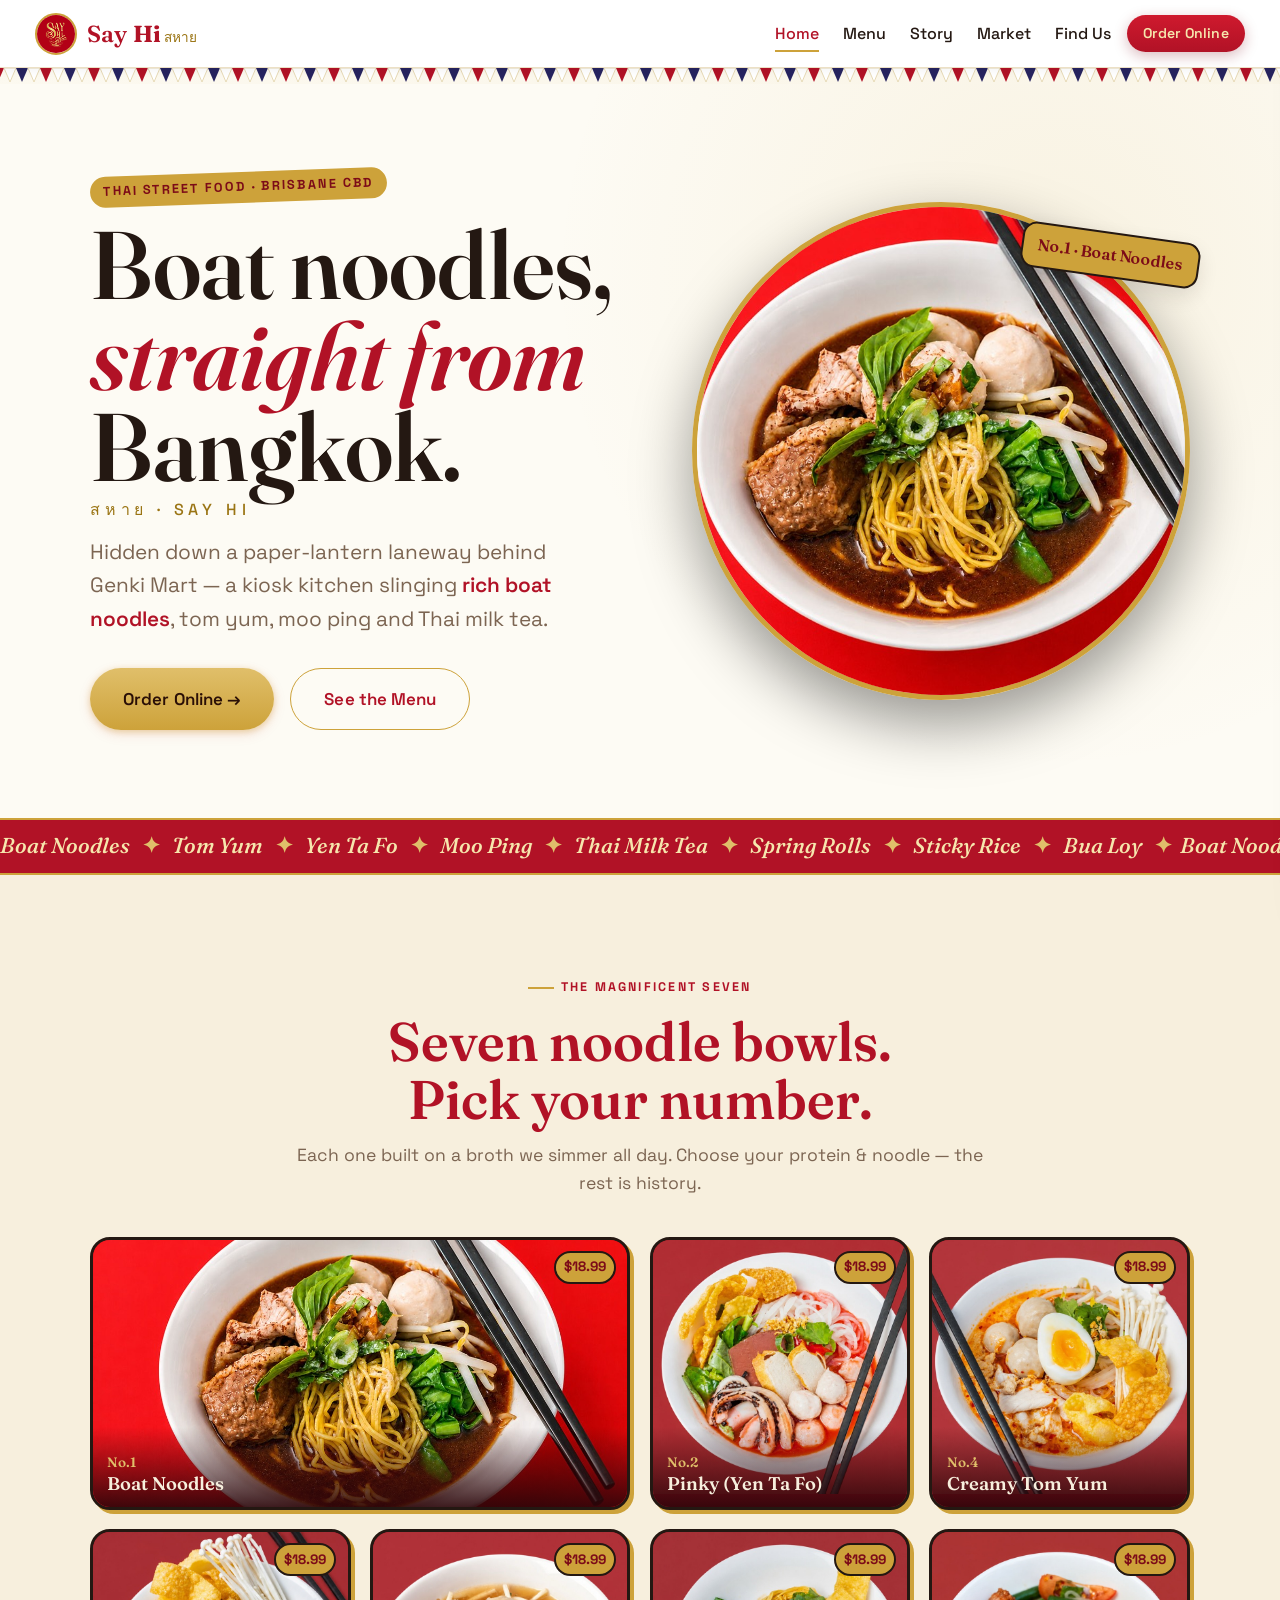
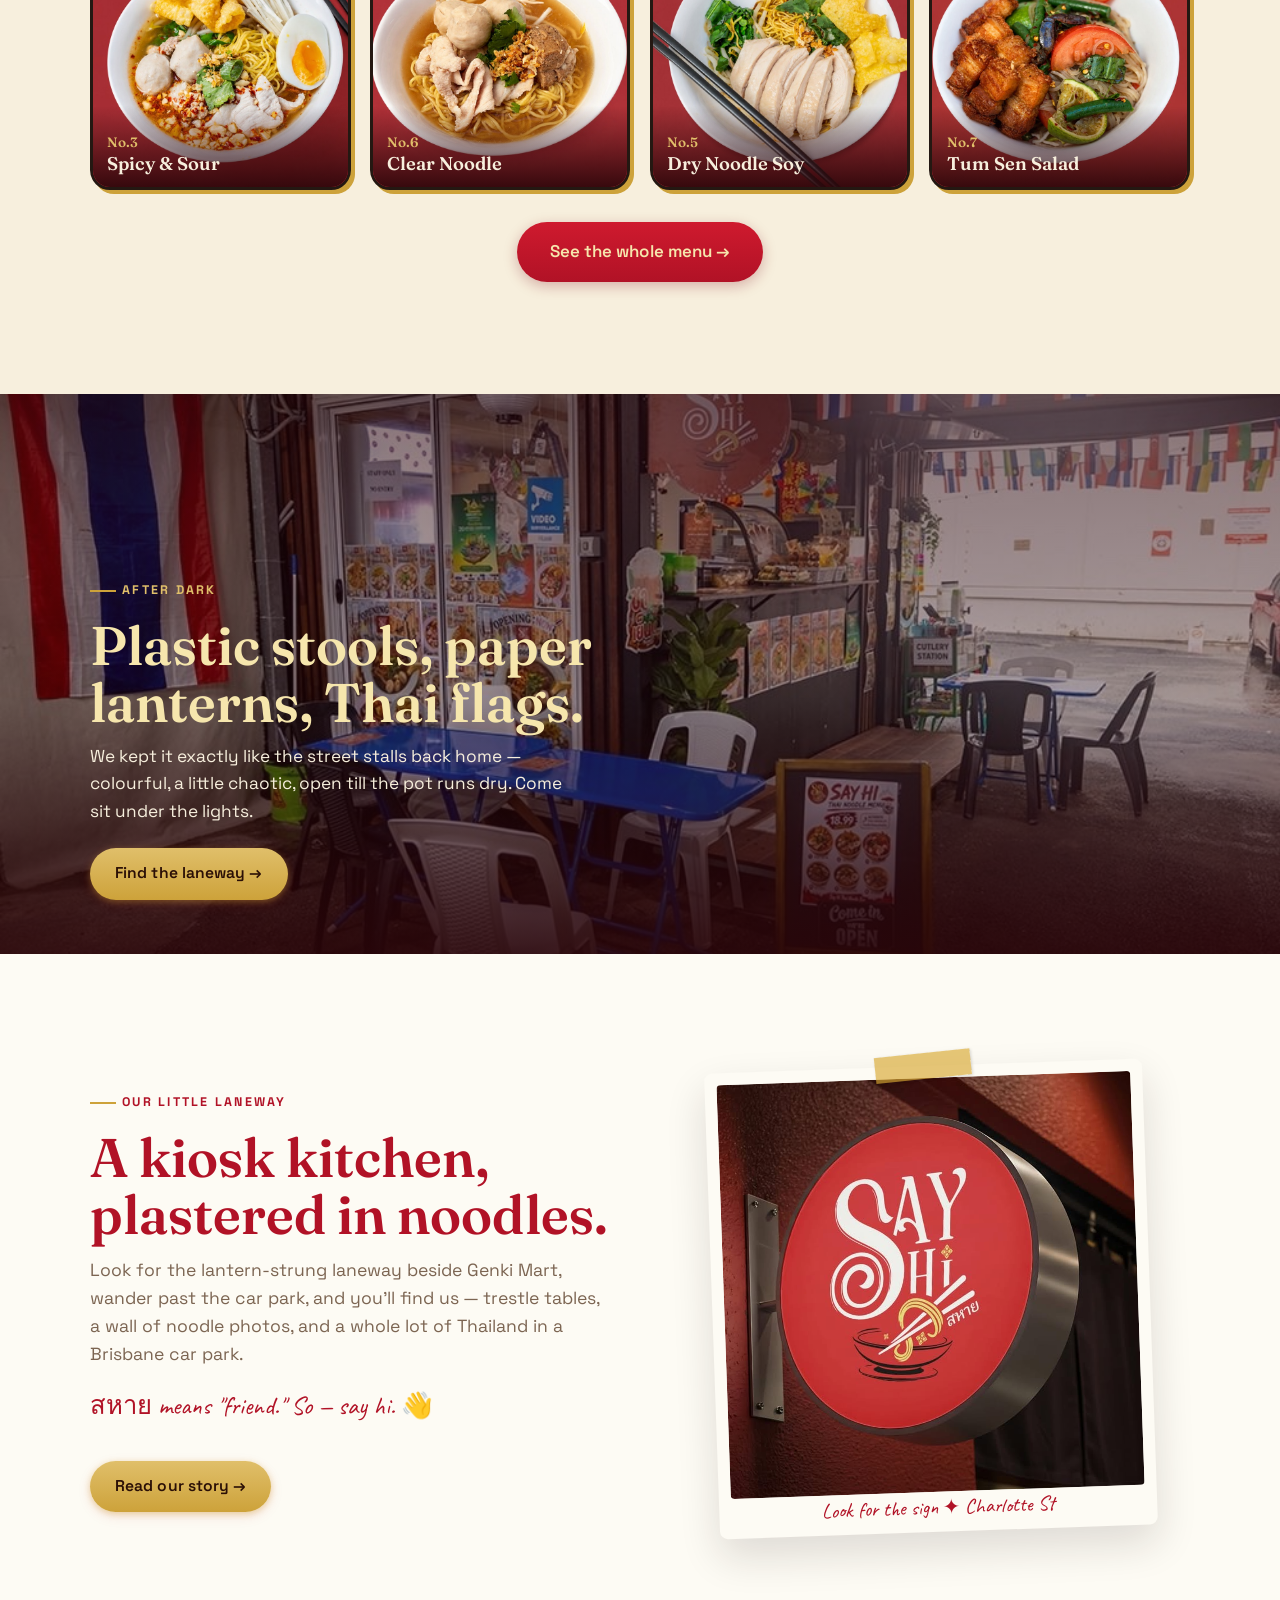
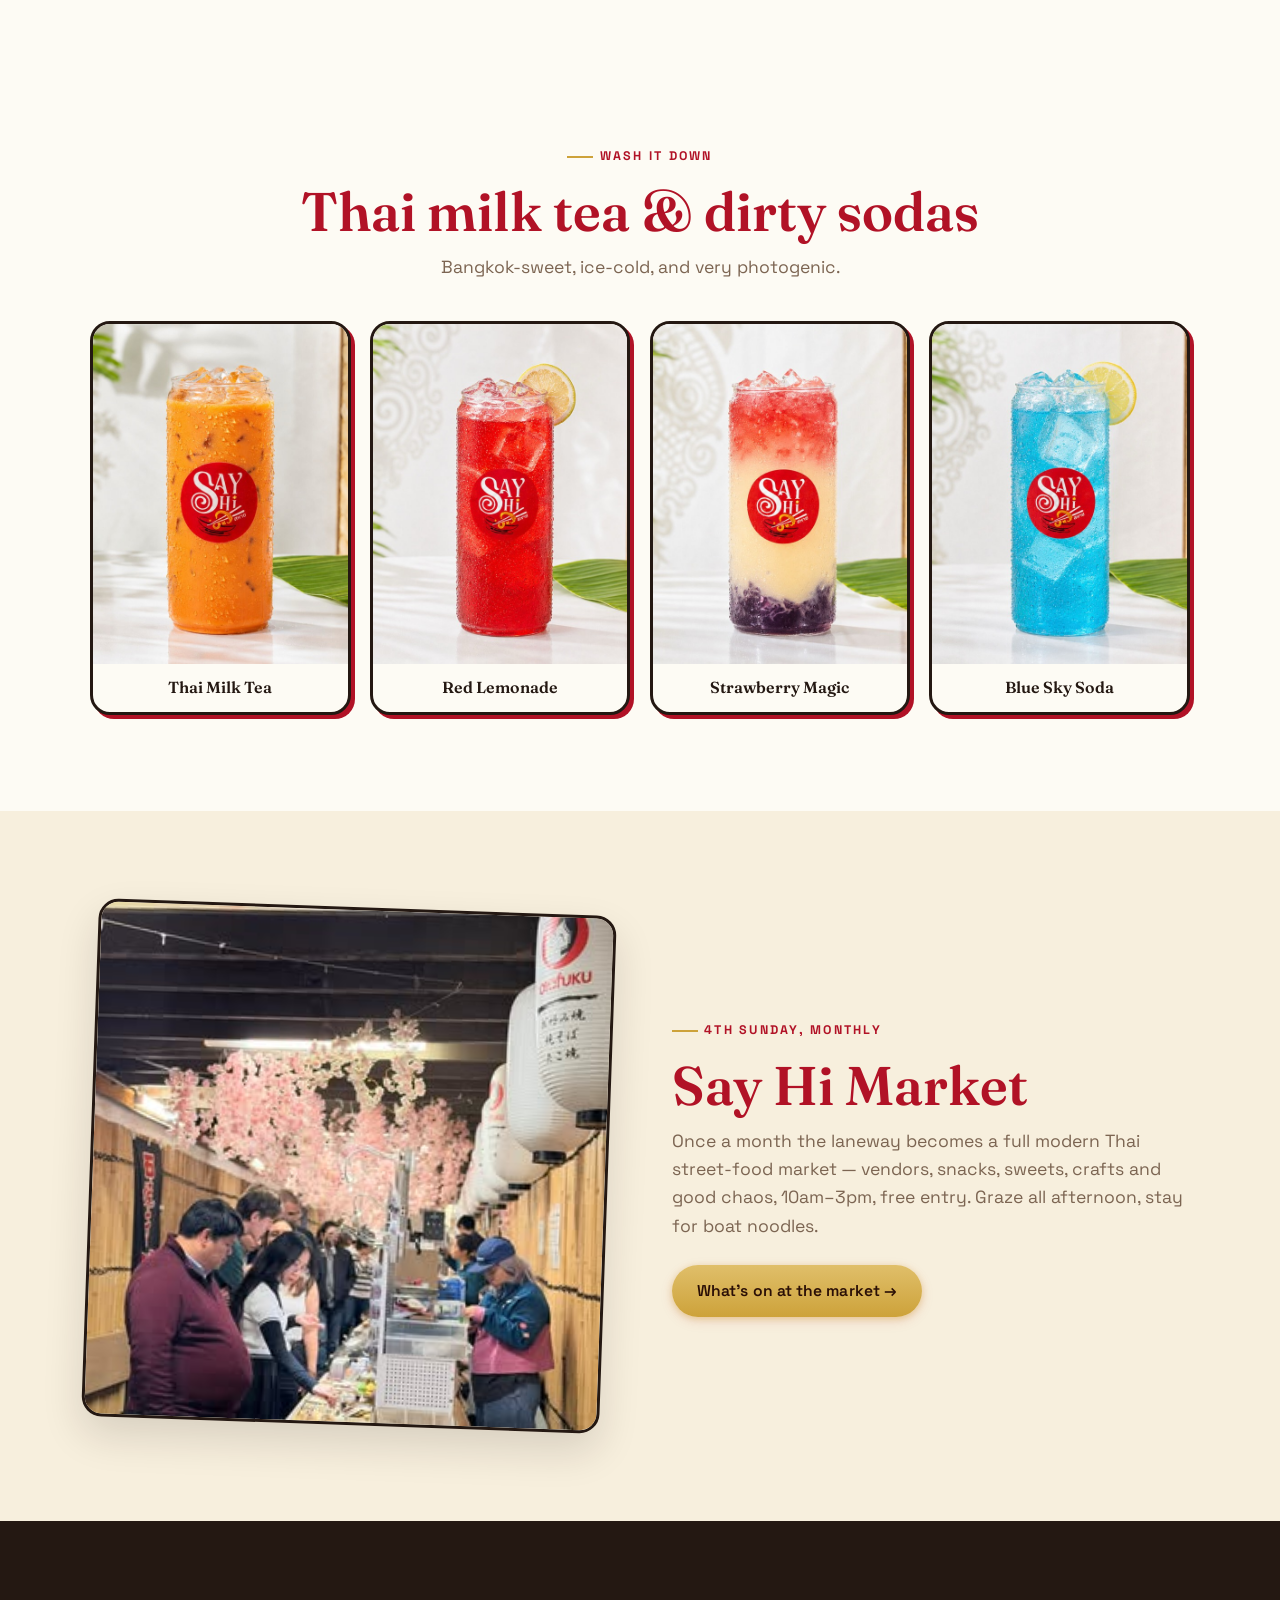
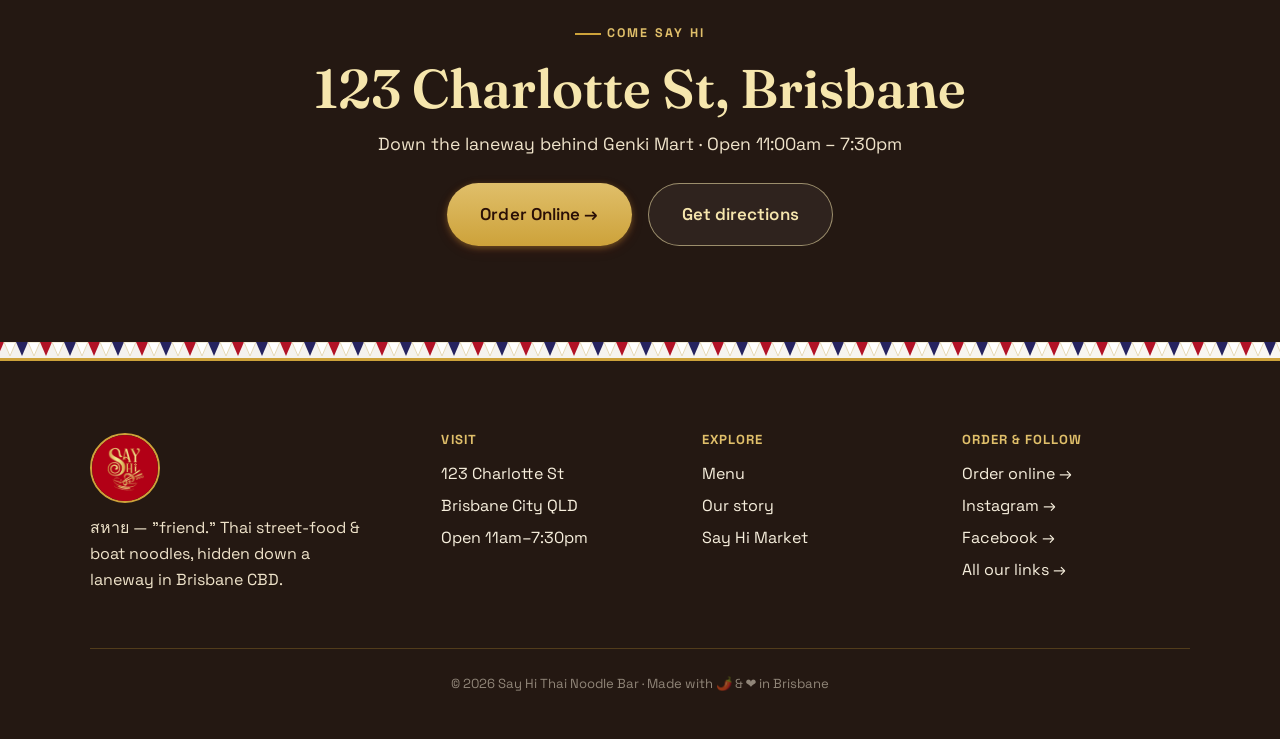
==== index.html @ 37d635e3 "Initial commit — Say Hi Thai Noodle Bar website Static multi-page site (Home, Menu, Story, Market, F" ====
<!DOCTYPE html>
<html lang="en">
<head>
  <meta charset="UTF-8" />
  <meta name="viewport" content="width=device-width, initial-scale=1.0" />
  <title>Say Hi Thai Noodle Bar · Brisbane</title>
  <meta name="description" content="Say Hi (สหาย) — Thai street-food & boat noodles hidden down a laneway in Brisbane CBD. Order online, discover the menu, and say hi." />
  <meta name="theme-color" content="#b11226" />
  <meta name="robots" content="index, follow" />
  <meta name="author" content="Say Hi Thai Noodle Bar" />
  <meta name="geo.region" content="AU-QLD" />
  <meta name="geo.placename" content="Brisbane" />
  <link rel="canonical" href="https://REPLACE-WITH-YOUR-DOMAIN/" />
  <meta property="og:type" content="website" />
  <meta property="og:site_name" content="Say Hi Thai Noodle Bar" />
  <meta property="og:locale" content="en_AU" />
  <meta property="og:title" content="Say Hi Thai Noodle Bar · Brisbane" />
  <meta property="og:description" content="Boat noodles that whisk you straight to Thailand — Thai street food hidden down a laneway in Brisbane CBD. Order online." />
  <meta property="og:url" content="https://REPLACE-WITH-YOUR-DOMAIN/" />
  <meta property="og:image" content="https://REPLACE-WITH-YOUR-DOMAIN/assets/images/og-cover.jpg" />
  <meta property="og:image:width" content="1200" />
  <meta property="og:image:height" content="630" />
  <meta name="twitter:card" content="summary_large_image" />
  <meta name="twitter:title" content="Say Hi Thai Noodle Bar · Brisbane" />
  <meta name="twitter:description" content="Boat noodles that whisk you straight to Thailand — Thai street food in Brisbane CBD." />
  <meta name="twitter:image" content="https://REPLACE-WITH-YOUR-DOMAIN/assets/images/og-cover.jpg" />
  <link rel="preconnect" href="https://fonts.googleapis.com" />
  <link rel="preconnect" href="https://fonts.gstatic.com" crossorigin />
  <link href="https://fonts.googleapis.com/css2?family=Fraunces:ital,opsz,wght@0,9..144,400..700;1,9..144,400..600&family=Space+Grotesk:wght@400;500;700&family=Caveat:wght@600;700&display=swap" rel="stylesheet" />
  <link rel="stylesheet" href="styles.css" />
  <link rel="icon" href="assets/images/logo.png" />
</head>
<body data-page="home">
  <header id="site-header"></header>

  <!-- HERO -->
  <section class="hero">
    <div class="wrap hero__grid">
      <div class="hero__copy reveal">
        <span class="hero__eyebrow">Thai street food · Brisbane CBD</span>
        <h1 class="hero__title">Boat noodles,<br /><em>straight from</em> Bangkok.
          <span class="hero__thai">สหาย · SAY HI</span>
        </h1>
        <p class="hero__tag">Hidden down a paper-lantern laneway behind Genki Mart — a kiosk kitchen slinging <b>rich boat noodles</b>, tom yum, moo ping and Thai milk tea.</p>
        <div class="hero__cta">
          <a class="btn btn--gold btn--big" href="https://sayhi-thainoodlebar.cloveronline.com.au/menu/all" target="_blank" rel="noopener">Order Online →</a>
          <a class="btn btn--ghost-gold btn--big" href="menu.html">See the Menu</a>
        </div>
      </div>
      <div class="hero__media reveal">
        <img class="hero__bowl" src="assets/images/bowl-boat.jpg" alt="Say Hi signature boat noodles in a rich dark broth" />
        <span class="hero__badge">No.1 · Boat Noodles</span>
      </div>
    </div>
  </section>

  <!-- MARQUEE -->
  <div class="marquee" aria-hidden="true">
    <div class="marquee__track">
      <span>Boat Noodles <b>✦</b> Tom Yum <b>✦</b> Yen Ta Fo <b>✦</b> Moo Ping <b>✦</b> Thai Milk Tea <b>✦</b> Spring Rolls <b>✦</b> Sticky Rice <b>✦</b> Bua Loy <b>✦</b> </span>
      <span>Boat Noodles <b>✦</b> Tom Yum <b>✦</b> Yen Ta Fo <b>✦</b> Moo Ping <b>✦</b> Thai Milk Tea <b>✦</b> Spring Rolls <b>✦</b> Sticky Rice <b>✦</b> Bua Loy <b>✦</b> </span>
    </div>
  </div>

  <!-- THE SEVEN BOWLS -->
  <section class="sec sec--cream">
    <div class="wrap">
      <div class="sec__head center reveal">
        <span class="kicker kicker--center">The magnificent seven</span>
        <h2>Seven noodle bowls.<br />Pick your number.</h2>
        <p class="lead">Each one built on a broth we simmer all day. Choose your protein &amp; noodle — the rest is history.</p>
      </div>
      <div class="bowls reveal">
        <a class="bowl bowl--wide" href="menu.html#cat-noodles"><span class="bowl__price">$18.99</span><img loading="lazy" src="assets/images/bowl-boat.jpg" alt="Boat noodles" /><div class="bowl__cap"><div class="bowl__no">No.1</div><div class="bowl__name">Boat Noodles</div></div></a>
        <a class="bowl" href="menu.html#cat-noodles"><span class="bowl__price">$18.99</span><img loading="lazy" src="assets/images/bowl-yentafo.jpg" alt="Yen ta fo" /><div class="bowl__cap"><div class="bowl__no">No.2</div><div class="bowl__name">Pinky (Yen Ta Fo)</div></div></a>
        <a class="bowl" href="menu.html#cat-noodles"><span class="bowl__price">$18.99</span><img loading="lazy" src="assets/images/bowl-tomyum.jpg" alt="Creamy tom yum" /><div class="bowl__cap"><div class="bowl__no">No.4</div><div class="bowl__name">Creamy Tom Yum</div></div></a>
        <a class="bowl" href="menu.html#cat-noodles"><span class="bowl__price">$18.99</span><img loading="lazy" src="assets/images/bowl-spicysour.jpg" alt="Spicy & sour" /><div class="bowl__cap"><div class="bowl__no">No.3</div><div class="bowl__name">Spicy &amp; Sour</div></div></a>
        <a class="bowl" href="menu.html#cat-noodles"><span class="bowl__price">$18.99</span><img loading="lazy" src="assets/images/bowl-clear.jpg" alt="Clear noodle soup" /><div class="bowl__cap"><div class="bowl__no">No.6</div><div class="bowl__name">Clear Noodle</div></div></a>
        <a class="bowl" href="menu.html#cat-noodles"><span class="bowl__price">$18.99</span><img loading="lazy" src="assets/images/bowl-dry.jpg" alt="Dry noodle" /><div class="bowl__cap"><div class="bowl__no">No.5</div><div class="bowl__name">Dry Noodle Soy</div></div></a>
        <a class="bowl" href="menu.html#cat-noodles"><span class="bowl__price">$18.99</span><img loading="lazy" src="assets/images/bowl-tumsen.jpg" alt="Tum sen noodle salad" /><div class="bowl__cap"><div class="bowl__no">No.7</div><div class="bowl__name">Tum Sen Salad</div></div></a>
      </div>
      <p class="center" style="margin-top:2rem"><a class="btn btn--red btn--big" href="menu.html">See the whole menu →</a></p>
    </div>
  </section>

  <!-- ATMOSPHERE BANNER -->
  <section class="banner">
    <img class="banner__img" src="assets/images/venue-night.jpg" alt="The Say Hi stall at night — Thai flags, paper lanterns and blue tables in the laneway" loading="lazy" />
    <div class="banner__inner reveal">
      <span class="kicker">After dark</span>
      <h2>Plastic stools, paper lanterns, Thai flags.</h2>
      <p>We kept it exactly like the street stalls back home — colourful, a little chaotic, open till the pot runs dry. Come sit under the lights.</p>
      <div class="banner__cta"><a class="btn btn--gold" href="visit.html">Find the laneway →</a></div>
    </div>
  </section>

  <!-- STORY TEASER -->
  <section class="sec sec--paper">
    <div class="wrap split">
      <div class="reveal">
        <span class="kicker">Our little laneway</span>
        <h2>A kiosk kitchen,<br />plastered in noodles.</h2>
        <p class="lead">Look for the lantern-strung laneway beside Genki Mart, wander past the car park, and you'll find us — trestle tables, a wall of noodle photos, and a whole lot of Thailand in a Brisbane car park.</p>
        <p style="font-family:var(--hand);font-size:1.6rem;color:var(--red);margin-top:1rem">สหาย means "friend." So — say hi. 👋</p>
        <a class="btn btn--gold" href="story.html" style="margin-top:.5rem">Read our story →</a>
      </div>
      <div class="split__media reveal">
        <figure class="frame tilt"><img loading="lazy" src="assets/images/shop-sign.jpg" alt="The illuminated round Say Hi sign at the shopfront" /><figcaption>Look for the sign ✦ Charlotte St</figcaption></figure>
      </div>
    </div>
  </section>

  <!-- DRINKS -->
  <section class="sec sec--red">
    <div class="wrap">
      <div class="sec__head center reveal">
        <span class="kicker kicker--center">Wash it down</span>
        <h2>Thai milk tea &amp; dirty sodas</h2>
        <p class="lead">Bangkok-sweet, ice-cold, and very photogenic.</p>
      </div>
      <div class="drinks reveal">
        <div class="drink"><img loading="lazy" src="assets/images/drink-thaitea.jpg" alt="Thai milk tea" /><b>Thai Milk Tea</b></div>
        <div class="drink"><img loading="lazy" src="assets/images/drink-redlemon.jpg" alt="Red lemonade" /><b>Red Lemonade</b></div>
        <div class="drink"><img loading="lazy" src="assets/images/drink-strawberry.jpg" alt="Strawberry magic" /><b>Strawberry Magic</b></div>
        <div class="drink"><img loading="lazy" src="assets/images/drink-bluesky.jpg" alt="Blue sky soda" /><b>Blue Sky Soda</b></div>
      </div>
    </div>
  </section>

  <!-- MARKET TEASER -->
  <section class="sec sec--cream">
    <div class="wrap split split--rev">
      <div class="split__media reveal">
        <img loading="lazy" class="tilt-r" src="assets/images/laneway.jpg" alt="The lantern-strung market laneway" style="border-radius:var(--r)" />
      </div>
      <div class="reveal">
        <span class="kicker">4th Sunday, monthly</span>
        <h2>Say Hi Market</h2>
        <p class="lead">Once a month the laneway becomes a full modern Thai street-food market — vendors, snacks, sweets, crafts and good chaos, 10am–3pm, free entry. Graze all afternoon, stay for boat noodles.</p>
        <a class="btn btn--gold" href="market.html" style="margin-top:.5rem">What's on at the market →</a>
      </div>
    </div>
  </section>

  <!-- VISIT CTA BAND -->
  <section class="sec sec--ink">
    <div class="wrap center reveal">
      <span class="kicker kicker--center kicker--onred">Come say hi</span>
      <h2>123 Charlotte St, Brisbane</h2>
      <p class="lead">Down the laneway behind Genki Mart · Open 11:00am – 7:30pm</p>
      <div style="display:flex;gap:1rem;justify-content:center;flex-wrap:wrap;margin-top:1.6rem">
        <a class="btn btn--gold btn--big" href="https://sayhi-thainoodlebar.cloveronline.com.au/menu/all" target="_blank" rel="noopener">Order Online →</a>
        <a class="btn btn--ghost-light btn--big" href="visit.html">Get directions</a>
      </div>
    </div>
  </section>

  <footer id="site-footer"></footer>
  <script src="site.js"></script>
</body>
</html>
---- styles.css ----
/* ============================================================
   SAY HI — Thai Noodle Bar · Brisbane
   Brand: deep crimson red + gold, warm cream. Street-food soul.
   ============================================================ */

:root{
  /* Brand red & gold — now ACCENTS on a white base */
  --red:      #b11226;   /* brand crimson (from the logo) */
  --red-2:    #cf1a2e;   /* brighter */
  --red-deep: #7c0c18;   /* dark maroon */
  --red-ink:  #2a0f06;
  --gold:     #cda23a;   /* brand gold (deepened to read on white) */
  --gold-2:   #e0bf6a;   /* light gold */
  --gold-hi:  #f6e6ad;   /* gold highlight (for dark grounds) */
  --gold-ink: #9a7413;   /* legible gold for text on white */
  --blue:     #26235f;   /* Thai-flag navy blue accent */
  --blue-2:   #3a3688;

  --paper:    #fdfbf4;   /* page base — warm white */
  --surface:  #ffffff;   /* cards / header */
  --cream:    #f7efdd;   /* soft warm section tint */
  --cream-2:  #efe3ca;
  --line:     #ece0c6;   /* hairline */
  --ink:      #241812;   /* warm near-black (text + dark bands) */
  --muted:    #7c6552;

  --shadow:   0 18px 40px rgba(36,24,18,.14);
  --shadow-sm:0 8px 20px rgba(36,24,18,.12);

  --display: "Fraunces", Georgia, serif;
  --body:    "Space Grotesk", system-ui, sans-serif;
  --hand:    "Caveat", cursive;

  --r:       20px;
  --nav-h:   68px;
  --wrap:    1180px;

  /* Thai-flag pennant bunting (red / white / blue) */
  --bunting: url("data:image/svg+xml,%3Csvg%20xmlns='http://www.w3.org/2000/svg'%20width='48'%20height='16'%3E%3Cpolygon%20points='0,0%2012,0%206,14'%20fill='%23b11226'/%3E%3Cpolygon%20points='12,0%2024,0%2018,14'%20fill='%23ffffff'%20stroke='%23e6d9b6'/%3E%3Cpolygon%20points='24,0%2036,0%2030,14'%20fill='%2326235f'/%3E%3Cpolygon%20points='36,0%2048,0%2042,14'%20fill='%23ffffff'%20stroke='%23e6d9b6'/%3E%3C/svg%3E");
}

*{ box-sizing:border-box; }
html{ scroll-behavior:smooth; }
body{
  margin:0; font-family:var(--body); color:var(--ink);
  background:var(--paper);
  background-image:
    radial-gradient(circle at 100% 0%, rgba(205,162,58,.07), transparent 34%),
    radial-gradient(circle at 0% 100%, rgba(38,35,95,.05), transparent 38%);
  line-height:1.6; overflow-x:hidden;
}
/* full-width Thai-flag bunting strip */
.bunting{ height:16px; background:var(--bunting) repeat-x top center; background-size:48px 16px; }
h1,h2,h3,h4{ font-family:var(--display); font-weight:600; line-height:1.05; margin:0; font-optical-sizing:auto; }
a{ color:inherit; }
img{ max-width:100%; display:block; }
.wrap{ max-width:var(--wrap); margin:0 auto; padding-inline:clamp(1.1rem,4vw,2.5rem); }
section{ position:relative; }

/* ---------- Reusable ---------- */
.btn{
  display:inline-flex; align-items:center; justify-content:center; gap:.55em;
  font-family:var(--body); font-weight:600; letter-spacing:.005em; font-size:.98rem;
  padding:.85em 1.6em; border-radius:100px; text-decoration:none; cursor:pointer;
  border:0; white-space:nowrap; position:relative;
  transition:transform .2s cubic-bezier(.2,.7,.3,1), box-shadow .2s ease, background .2s ease, filter .2s ease, border-color .2s ease;
}
.btn:active{ transform:translateY(1px); }
.btn--gold{ background:linear-gradient(180deg, var(--gold-2), var(--gold)); color:var(--red-ink);
  box-shadow:0 4px 14px rgba(177,18,38,.10), 0 2px 6px rgba(217,169,52,.4); }
.btn--gold:hover{ transform:translateY(-2px); box-shadow:0 12px 26px rgba(217,169,52,.5); filter:brightness(1.05); }
.btn--red{ background:linear-gradient(180deg, var(--red-2), var(--red)); color:var(--gold-hi);
  box-shadow:0 4px 14px rgba(124,12,24,.28); }
.btn--red:hover{ transform:translateY(-2px); box-shadow:0 12px 28px rgba(124,12,24,.42); filter:brightness(1.06); }
.btn--cream{ background:var(--cream); color:var(--ink); border:1px solid rgba(42,5,9,.08); box-shadow:0 4px 14px rgba(42,5,9,.12); }
.btn--cream:hover{ transform:translateY(-2px); box-shadow:0 12px 24px rgba(42,5,9,.18); }
/* outline button on LIGHT grounds (red text, gold ring) */
.btn--ghost-gold{ background:transparent; color:var(--red); border:1.5px solid var(--gold); }
.btn--ghost-gold:hover{ background:var(--red); color:var(--gold-hi); border-color:var(--red); transform:translateY(-2px); box-shadow:0 12px 26px rgba(124,12,24,.28); }
/* outline button on DARK grounds (cream text) */
.btn--ghost-light{ background:rgba(255,255,255,.05); color:var(--gold-hi); border:1.5px solid rgba(246,230,173,.55); }
.btn--ghost-light:hover{ background:var(--gold); color:var(--red-ink); border-color:var(--gold); transform:translateY(-2px); box-shadow:0 12px 26px rgba(205,162,58,.4); }
.btn--dark{ background:var(--ink); color:var(--gold-hi); box-shadow:0 4px 14px rgba(0,0,0,.28); }
.btn--dark:hover{ transform:translateY(-2px); box-shadow:0 12px 26px rgba(0,0,0,.38); }
.btn--big{ font-size:1.06rem; padding:.98em 1.95em; }

.kicker{
  display:inline-flex; align-items:center; gap:.5em;
  font-family:var(--body); font-weight:700; font-size:.78rem; letter-spacing:.18em;
  text-transform:uppercase; color:var(--red); margin-bottom:1rem;
}
.kicker::before{ content:""; width:26px; height:2px; background:var(--gold); }
.kicker--onred{ color:var(--gold-2); }
.kicker--onred::before{ background:var(--gold); }
.kicker--center{ justify-content:center; }

.eyebrow-gold{ color:var(--gold); }
.center{ text-align:center; }
.script{ font-family:var(--hand); }

/* Gold squiggle divider */
.squiggle{ display:block; width:120px; height:14px; margin:1.2rem auto; color:var(--gold);
  background:none; }
.squiggle svg{ width:100%; height:100%; }

/* ---------- HEADER ---------- */
.hdr{
  position:sticky; top:0; z-index:60; height:var(--nav-h);
  display:flex; align-items:center; gap:1rem;
  padding-inline:clamp(1rem,4vw,2.2rem);
  background:var(--surface); color:var(--ink);
  border-bottom:1px solid var(--line); box-shadow:0 2px 10px rgba(36,24,18,.05);
}
.hdr__brand{ display:flex; align-items:center; gap:.6rem; text-decoration:none; margin-right:auto; }
.hdr__logo{ width:42px; height:42px; border-radius:50%; border:2px solid var(--gold); object-fit:cover; background:var(--red-deep); }
.hdr__word{ font-family:var(--display); font-weight:600; font-size:1.45rem; color:var(--red); letter-spacing:.01em; }
.hdr__word b{ color:var(--red); font-weight:700; }
.hdr__thai{ font-size:.85rem; color:var(--gold-ink); margin-left:.15rem; }
.hdr__nav{ display:flex; gap:1.5rem; align-items:center; }
.hdr__nav a{ text-decoration:none; font-weight:500; color:var(--ink); position:relative; padding:.2em 0; }
.hdr__nav a::after{ content:""; position:absolute; left:0; right:0; bottom:-3px; height:2px; background:var(--gold); transform:scaleX(0); transition:transform .2s; transform-origin:left; }
.hdr__nav a:hover::after,.hdr__nav a[aria-current="page"]::after{ transform:scaleX(1); }
.hdr__nav a[aria-current="page"]{ color:var(--red); }
.hdr__order{ font-size:.88rem; padding:.55em 1.15em; }
.hdr__burger{ display:none; flex-direction:column; gap:5px; background:none; border:0; cursor:pointer; padding:6px; }
.hdr__burger span{ width:26px; height:3px; background:var(--red); border-radius:2px; transition:.25s; }
.hdr__burger.x span:nth-child(1){ transform:translateY(8px) rotate(45deg); }
.hdr__burger.x span:nth-child(2){ opacity:0; }
.hdr__burger.x span:nth-child(3){ transform:translateY(-8px) rotate(-45deg); }

.drawer{
  position:fixed; inset:0 0 0 auto; width:min(80vw,320px); z-index:59;
  background:var(--surface); color:var(--ink); box-shadow:var(--shadow);
  padding:calc(var(--nav-h) + 1.5rem) 2rem 2rem; display:flex; flex-direction:column; gap:1.3rem;
  transform:translateX(110%); transition:transform .3s cubic-bezier(.2,.8,.2,1);
  font-family:var(--display); font-size:1.35rem; border-left:3px solid var(--gold);
}
.drawer.open{ transform:translateX(0); }
.drawer a{ text-decoration:none; color:var(--red); }
.drawer .btn{ font-family:var(--body); font-size:1rem; margin-top:.5rem; }

/* ---------- HERO ---------- */
.hero{ background:var(--paper); color:var(--ink); position:relative; overflow:hidden; }
.hero::after{ /* faint warm glow */
  content:""; position:absolute; inset:0; pointer-events:none;
  background:radial-gradient(circle at 82% 26%, rgba(205,162,58,.10), transparent 42%);
}
.hero__grid{ display:grid; grid-template-columns:1.05fr .95fr; gap:clamp(1.5rem,4vw,3.5rem); align-items:center;
  padding-block:clamp(3rem,7vw,5.5rem); position:relative; z-index:2; }
.hero__eyebrow{ display:inline-block; font-weight:700; letter-spacing:.15em; text-transform:uppercase; font-size:.8rem;
  color:var(--red-deep); background:var(--gold); padding:.4em 1em; border-radius:100px; transform:rotate(-2deg); }
.hero__title{ font-size:clamp(3rem,8vw,6rem); line-height:.95; margin:1rem 0 .4rem; color:var(--ink); }
.hero__title em{ font-style:italic; color:var(--red); }
.hero__thai{ display:block; font-family:var(--body); font-weight:500; letter-spacing:.3em; color:var(--gold-ink); font-size:1rem; margin-top:.6rem; }
.hero__tag{ font-size:clamp(1.05rem,2.2vw,1.3rem); max-width:38ch; color:var(--muted); margin:1.2rem 0 2rem; }
.hero__tag b{ color:var(--red); font-weight:600; }
.hero__cta{ display:flex; gap:1rem; flex-wrap:wrap; }
.hero__media{ position:relative; }
.hero__bowl{ width:100%; aspect-ratio:1/1; object-fit:cover; border-radius:50%; border:5px solid var(--gold);
  box-shadow:0 24px 60px rgba(0,0,0,.4); }
.hero__stamp{ position:absolute; bottom:-8px; left:-8px; width:104px; height:104px; }
.hero__badge{ position:absolute; top:6%; right:-2%; background:var(--gold); color:var(--red-deep);
  font-family:var(--display); font-weight:600; font-size:1rem; padding:.5em .9em; border-radius:14px;
  transform:rotate(8deg); box-shadow:var(--shadow-sm); border:2px solid var(--ink); }

/* ---------- MARQUEE ---------- */
.marquee{ background:var(--red); color:var(--gold-hi); overflow:hidden; border-block:2px solid var(--gold); }
.marquee__track{ display:flex; width:max-content; animation:scroll 28s linear infinite; }
.marquee__track span{ font-family:var(--display); font-weight:500; font-style:italic; font-size:1.35rem; padding:.55rem 0; white-space:nowrap; }
.marquee__track span b{ color:var(--gold-2); font-style:normal; padding:0 .5rem; }
@keyframes scroll{ to{ transform:translateX(-50%) } }

/* ---------- SECTION HEADINGS ---------- */
.sec{ padding-block:clamp(3.5rem,8vw,6rem); }
.sec--cream{ background:var(--cream); }
.sec--paper{ background:var(--paper); }
.sec--red{ background:var(--paper); color:var(--ink); }   /* was red — now light */
.sec--ink{ background:var(--ink); color:var(--cream); }
.sec__head{ max-width:720px; }
.sec__head.center{ margin-inline:auto; }
.sec h2{ font-size:clamp(2rem,5vw,3.4rem); color:var(--red); }
.sec--ink h2{ color:var(--gold-hi); }
.lead{ font-size:1.1rem; color:var(--muted); margin-top:.8rem; }
.sec--ink .lead{ color:var(--cream-2); }

/* ---------- BOWL SHOWCASE (No.1–No.7) ---------- */
.bowls{ display:grid; grid-template-columns:repeat(4,1fr); gap:1.2rem; margin-top:2.5rem; }
.bowl{ position:relative; text-decoration:none; color:inherit; border-radius:var(--r); overflow:hidden;
  border:3px solid var(--ink); box-shadow:4px 4px 0 var(--gold); transition:transform .16s ease, box-shadow .16s ease; background:var(--red); }
.bowl:hover{ transform:translate(-3px,-3px); box-shadow:8px 8px 0 var(--gold); }
.bowl img{ width:100%; aspect-ratio:1/1; object-fit:cover; }
.bowl__cap{ position:absolute; inset:auto 0 0 0; padding:1.6rem .9rem .8rem;
  background:linear-gradient(transparent, rgba(42,5,9,.9)); color:var(--cream); }
.bowl__no{ font-family:var(--display); font-weight:600; color:var(--gold-2); font-size:.85rem; }
.bowl__name{ font-family:var(--display); font-weight:600; font-size:1.15rem; line-height:1.1; }
.bowl__price{ position:absolute; top:.7rem; right:.7rem; background:var(--gold); color:var(--red-deep);
  font-weight:700; font-size:.85rem; padding:.25em .6em; border-radius:100px; border:2px solid var(--ink); }
.bowl--wide{ grid-column:span 2; }
.bowl--wide img{ aspect-ratio:2/1; }   /* match height of single square bowls */

/* ---------- FEATURE SPLIT ---------- */
.split{ display:grid; grid-template-columns:1fr 1fr; gap:clamp(2rem,5vw,4rem); align-items:center; }
.split--rev .split__media{ order:-1; }
.split__media img{ width:100%; border-radius:var(--r); border:3px solid var(--ink); box-shadow:var(--shadow); }
.tilt{ transform:rotate(-2deg); }
.tilt-r{ transform:rotate(2deg); }

/* Photo frame (polaroid-ish, red/gold) */
.frame{ background:var(--paper); padding:12px 12px 40px; border-radius:8px; box-shadow:var(--shadow); position:relative; }
.frame img{ border-radius:4px; border:0; box-shadow:none; }
.frame figcaption{ font-family:var(--hand); font-size:1.3rem; text-align:center; color:var(--red); position:absolute; bottom:8px; left:0; right:0; }
.frame::before{ content:""; position:absolute; top:-13px; left:50%; transform:translateX(-50%) rotate(-4deg);
  width:96px; height:26px; background:rgba(217,169,52,.65); box-shadow:1px 1px 3px rgba(0,0,0,.15); }

/* ---------- PHOTO SLOT (for shop / parking photos to be added) ---------- */
.slot{ position:relative; aspect-ratio:4/3; border-radius:var(--r); display:flex; align-items:center; justify-content:center; text-align:center;
  color:var(--red); font-weight:700; border:2.5px dashed var(--gold); background:
  repeating-linear-gradient(45deg, var(--cream-2), var(--cream-2) 16px, #efd9b0 16px, #efd9b0 32px); }
.slot span{ background:rgba(255,249,239,.85); padding:.5em .9em; border-radius:10px; max-width:80%; }
.slot small{ display:block; font-weight:500; color:var(--muted); }

/* ---------- MENU PAGE ---------- */
.menu-hero{ position:relative; overflow:hidden; color:var(--cream); text-align:center;
  padding-block:clamp(3rem,7vw,5rem); border-bottom:3px solid var(--gold);
  background-color:var(--red-deep);
  background-image:linear-gradient(rgba(124,12,24,.68), rgba(42,5,9,.85)), var(--hero-img, none);
  background-size:cover; background-position:center; background-repeat:no-repeat; }
.menu-hero > *{ position:relative; z-index:2; }
.menu-hero h1{ font-size:clamp(2.4rem,7vw,4.2rem); color:var(--gold-hi); }
.menu-hero .lead{ color:var(--cream); }
.mtabs{ position:sticky; top:var(--nav-h); z-index:30; background:var(--cream); border-bottom:2px solid var(--gold-2);
  display:flex; gap:.5rem; overflow-x:auto; padding:.7rem clamp(1rem,4vw,2.5rem); scrollbar-width:thin; }
.mtab{ flex:0 0 auto; display:inline-flex; align-items:center; gap:.4em; font-family:var(--body); font-weight:700; font-size:.9rem;
  padding:.5em 1em; border-radius:100px; border:2px solid var(--red); color:var(--red); background:transparent; cursor:pointer; transition:.15s; }
.mtab:hover{ background:var(--cream-2); }
.mtab.on{ background:var(--red); color:var(--gold-hi); }
.mcat{ padding-block:2.4rem; scroll-margin-top:calc(var(--nav-h) + 60px); border-bottom:1px dashed var(--gold-2); }
.mcat:last-child{ border-bottom:0; }
.mcat__head{ display:flex; align-items:center; gap:.7rem; margin-bottom:.3rem; }
.mcat__head h2{ font-size:clamp(1.6rem,4vw,2.4rem); color:var(--red); }
.mcat__emoji{ font-size:1.6rem; }
.mcat__note{ color:var(--muted); font-style:italic; margin:0 0 1.4rem; }
.mgrid{ display:grid; grid-template-columns:repeat(auto-fill,minmax(260px,1fr)); gap:1rem 1.6rem; }
.mitem{ display:flex; gap:1rem; align-items:flex-start; padding:.7rem; border-radius:14px; transition:background .15s; }
.mitem:hover{ background:var(--cream); }
.mitem__img{ width:66px; height:66px; border-radius:12px; object-fit:cover; flex:0 0 auto; border:2px solid var(--gold); background:var(--cream-2); }
.mitem__b{ flex:1; min-width:0; }
.mitem__top{ display:flex; gap:.6rem; align-items:baseline; }
.mitem__name{ font-family:var(--display); font-weight:600; font-size:1.08rem; }
.mitem__dots{ flex:1; border-bottom:2px dotted var(--gold-2); transform:translateY(-4px); min-width:14px; }
.mitem__price{ font-family:var(--display); font-weight:600; color:var(--red); white-space:nowrap; }
.mitem__desc{ color:var(--muted); font-size:.9rem; }
.mitem__star{ color:var(--gold); }
.mitem__tag{ font-size:.62rem; background:var(--red); color:var(--gold-hi); padding:.12em .5em; border-radius:100px; text-transform:uppercase; letter-spacing:.05em; vertical-align:middle; }
.mitem--out{ opacity:.5; }
.mitem--out .mitem__price{ text-decoration:line-through; }

/* ---------- DRINK CARDS ---------- */
.drinks{ display:grid; grid-template-columns:repeat(4,1fr); gap:1.2rem; margin-top:2.5rem; }
.drink{ background:var(--paper); border:3px solid var(--ink); border-radius:var(--r); overflow:hidden; box-shadow:4px 4px 0 var(--red); text-align:center; }
.drink img{ width:100%; aspect-ratio:3/4; object-fit:cover; }
.drink b{ display:block; font-family:var(--display); font-weight:600; padding:.7rem .5rem; font-size:1rem; }

/* ---------- GALLERY ---------- */
.ggrid{ display:grid; grid-template-columns:repeat(4,1fr); gap:.8rem; margin-top:2rem; }
.ggrid img,.ggrid .slot{ width:100%; height:100%; aspect-ratio:1/1; object-fit:cover; border-radius:14px; border:3px solid var(--ink); }
.ggrid > *:nth-child(6n+1){ grid-column:span 2; grid-row:span 2; }
.ggrid > *{ aspect-ratio:1/1; }

/* ---------- ATMOSPHERE BANNER (full-bleed venue photo) ---------- */
.banner{ position:relative; min-height:clamp(360px,54vw,560px); display:flex; align-items:flex-end; overflow:hidden; }
.banner__img{ position:absolute; inset:0; width:100%; height:100%; object-fit:cover; }
.banner::after{ content:""; position:absolute; inset:0; z-index:1;
  background:linear-gradient(to top, rgba(42,5,9,.9) 0%, rgba(42,5,9,.35) 45%, rgba(42,5,9,.55) 100%); }
.banner__inner{ position:relative; z-index:2; color:var(--cream); width:100%; max-width:var(--wrap);
  margin:0 auto; padding:clamp(1.6rem,5vw,3.4rem) clamp(1.1rem,4vw,2.5rem); }
.banner__inner .kicker{ color:var(--gold-2); }
.banner__inner .kicker::before{ background:var(--gold); }
.banner h2{ color:var(--gold-hi); font-size:clamp(2rem,5vw,3.4rem); max-width:16ch; }
.banner p{ color:var(--cream); max-width:44ch; margin-top:.7rem; font-size:1.08rem; }
.banner__cta{ margin-top:1.4rem; display:flex; gap:1rem; flex-wrap:wrap; }

/* ---------- MARKET ---------- */
.reels{ display:flex; gap:1.2rem; flex-wrap:wrap; }
.reel{ position:relative; width:min(220px,44vw); aspect-ratio:9/16; border-radius:18px; overflow:hidden; text-decoration:none;
  border:4px solid var(--gold); box-shadow:var(--shadow); display:flex; align-items:center; justify-content:center;
  background:linear-gradient(160deg,var(--red-2),var(--red-deep)); color:var(--gold-hi); transform:rotate(var(--r,0)); transition:transform .2s; }
.reel:hover{ transform:rotate(0) scale(1.03); }
.reel .play{ font-size:2.4rem; }
.reel__label{ position:absolute; bottom:10px; left:50%; transform:translateX(-50%); background:var(--ink); color:var(--gold-hi); font-size:.72rem; font-weight:700; padding:.3em .7em; border-radius:100px; white-space:nowrap; }
.factcards{ display:flex; gap:1rem; flex-wrap:wrap; margin:1.6rem 0; }
.factcard{ background:var(--cream); border:2px solid var(--gold); border-radius:16px; padding:.9rem 1.2rem; }
.factcard strong{ display:block; font-family:var(--display); font-size:1.2rem; color:var(--red); }
.factcard span{ font-size:.9rem; color:var(--muted); }

/* ---------- VISIT ---------- */
.visit-grid{ display:grid; grid-template-columns:1fr 1fr; gap:clamp(2rem,5vw,3.5rem); align-items:stretch; }
.info-block{ margin-bottom:1.4rem; }
.info-block h3{ font-size:1.15rem; color:var(--red); display:flex; align-items:center; gap:.5rem; }
.info-block p{ margin:.2rem 0 0; }
.info-block a{ color:var(--red); font-weight:700; }
.map{ position:relative; border:3px solid var(--ink); border-radius:var(--r); overflow:hidden; box-shadow:4px 4px 0 var(--gold); min-height:360px; background:var(--cream-2); }
.map iframe{ width:100%; height:100%; min-height:360px; border:0; display:block; }
.map__btn{ position:absolute; bottom:14px; left:50%; transform:translateX(-50%); z-index:2; background:var(--ink); color:var(--gold-hi);
  text-decoration:none; font-weight:700; font-size:.9rem; padding:.6em 1.1em; border-radius:100px; border:2px solid var(--gold); }
.map__btn:hover{ background:var(--red); }
.hours-table{ list-style:none; padding:0; margin:.3rem 0 0; }
.hours-table li{ display:flex; justify-content:space-between; gap:1rem; padding:.25rem 0; border-bottom:1px dotted var(--gold-2); max-width:320px; }

/* ---------- PRESS ---------- */
.press{ display:flex; gap:1rem; flex-wrap:wrap; justify-content:center; margin-top:1.5rem; }
.press a{ text-decoration:none; background:var(--paper); border:2px solid var(--gold); border-radius:100px; padding:.5em 1.1em; font-weight:700; color:var(--red); transition:.15s; }
.press a:hover{ background:var(--red); color:var(--gold-hi); }

/* ---------- FOOTER ---------- */
.ftr{ background:var(--ink); color:var(--cream); padding-block:clamp(3rem,6vw,4.5rem) 2rem; border-top:3px solid var(--gold); }
.ftr__top{ display:grid; grid-template-columns:1.4fr 1fr 1fr 1fr; gap:2rem; }
.ftr__brand img{ width:70px; height:70px; border-radius:50%; border:2px solid var(--gold); }
.ftr__brand p{ color:var(--cream-2); margin-top:.8rem; max-width:28ch; }
.ftr h4{ color:var(--gold-2); font-family:var(--body); font-weight:700; letter-spacing:.08em; text-transform:uppercase; font-size:.82rem; margin-bottom:.7rem; }
.ftr a{ color:var(--cream); text-decoration:none; display:block; padding:.2rem 0; }
.ftr a:hover{ color:var(--gold-hi); }
.ftr__fine{ text-align:center; color:rgba(251,241,222,.5); font-size:.82rem; margin-top:2.5rem; border-top:1px solid rgba(217,169,52,.25); padding-top:1.5rem; }

/* ---------- FAB ---------- */
.fab{ position:fixed; bottom:1.1rem; right:1.1rem; z-index:55; display:none;
  background:linear-gradient(180deg,var(--gold-2),var(--gold)); color:var(--red-ink);
  text-decoration:none; font-weight:700; padding:.9em 1.35em; border-radius:100px; border:0;
  box-shadow:0 8px 22px rgba(42,5,9,.3); transition:transform .2s ease, box-shadow .2s ease; }
.fab:hover{ transform:translateY(-2px); box-shadow:0 12px 26px rgba(42,5,9,.4); }

/* ---------- Reveal ---------- */
.reveal{ opacity:0; transform:translateY(24px); transition:opacity .6s ease, transform .6s cubic-bezier(.2,.8,.2,1); }
.reveal.in{ opacity:1; transform:none; }
@media (prefers-reduced-motion:reduce){ *{ animation:none !important; scroll-behavior:auto !important; } .reveal{ opacity:1; transform:none; } }

/* ---------- Responsive ---------- */
@media (max-width:980px){
  .bowls,.drinks{ grid-template-columns:repeat(2,1fr); }
  .ggrid{ grid-template-columns:repeat(3,1fr); }
}
@media (max-width:820px){
  .hdr__nav, .hdr__order{ display:none; }
  .hdr__burger{ display:flex; }
  .hero__grid,.split,.split--rev .split__media,.visit-grid,.ftr__top{ grid-template-columns:1fr; }
  .split--rev .split__media{ order:0; }
  .hero__media{ max-width:420px; margin-inline:auto; }
  .fab{ display:inline-flex; }
  .ftr__top{ grid-template-columns:1fr 1fr; }
  .bowl--wide{ grid-column:span 1; }
}
@media (max-width:520px){
  .bowls,.drinks,.ggrid{ grid-template-columns:1fr 1fr; }
  .ftr__top{ grid-template-columns:1fr; }
  .hero__badge{ display:none; }
}
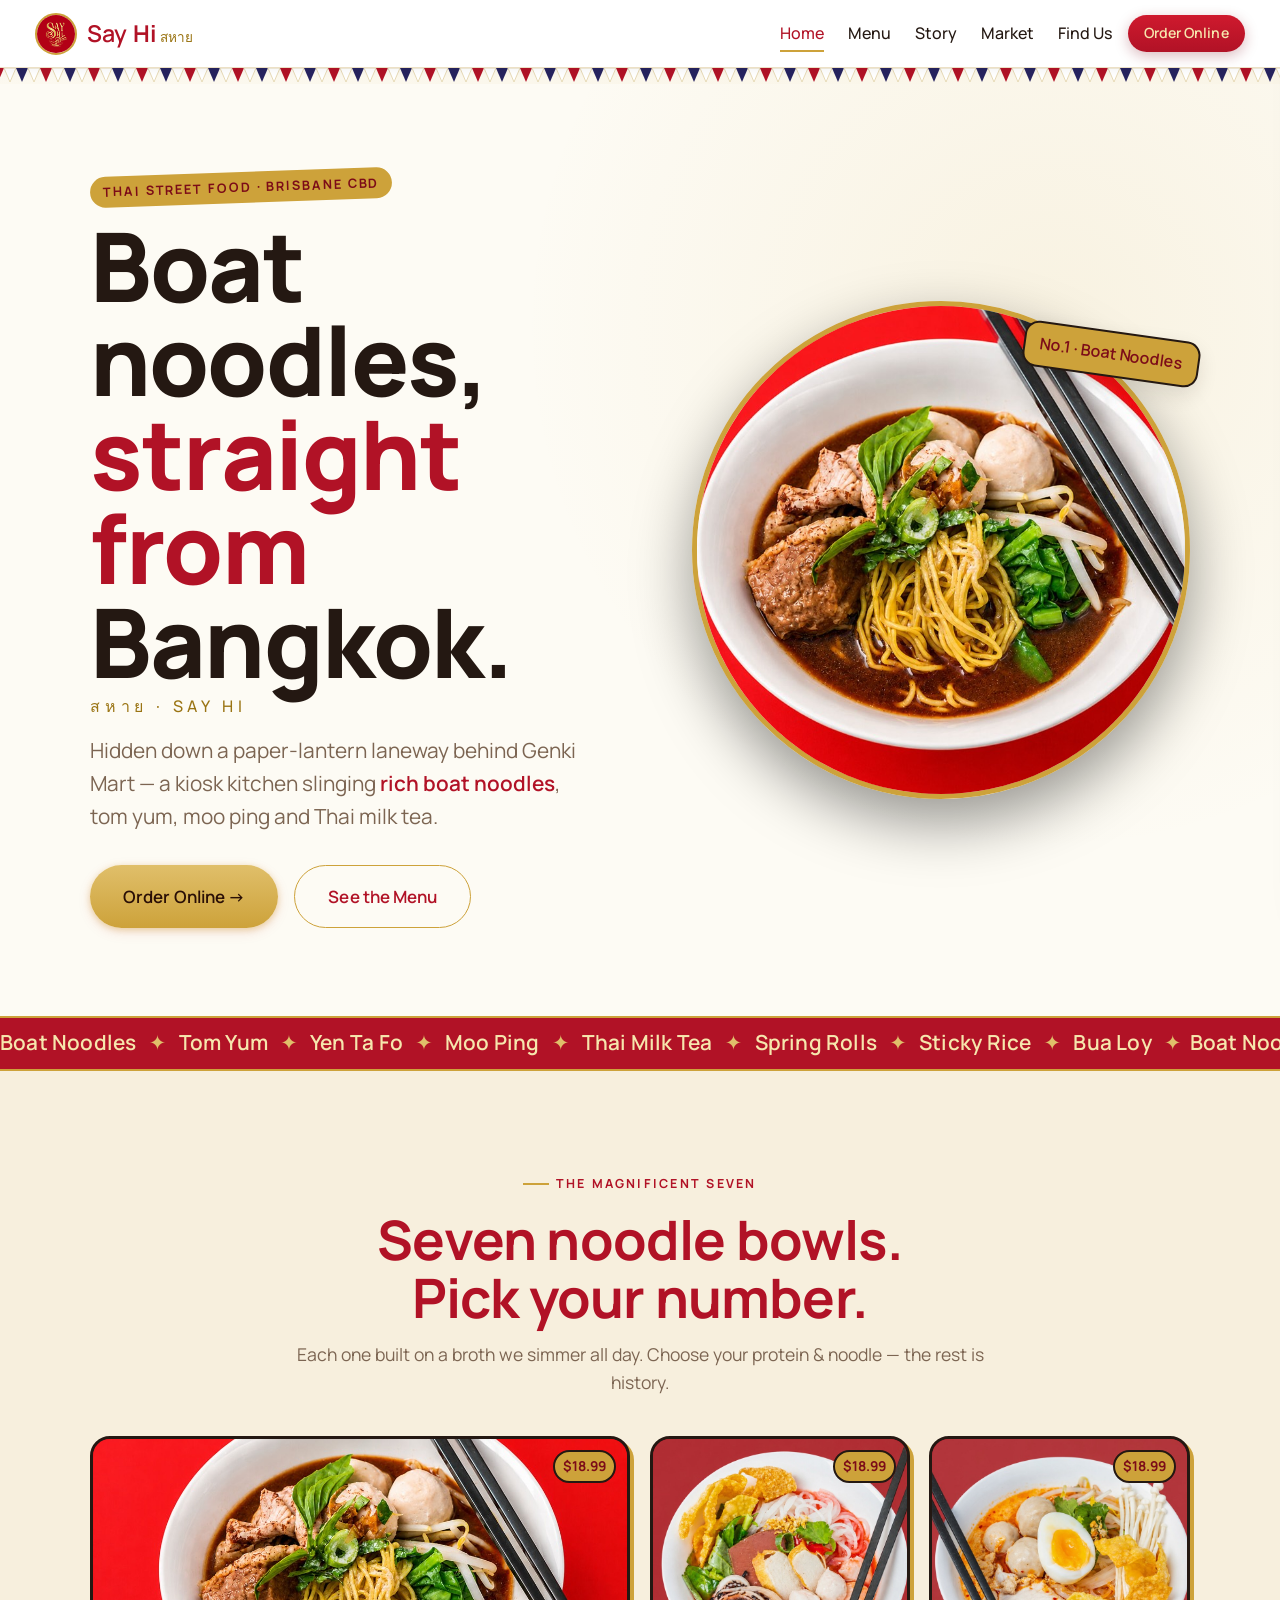
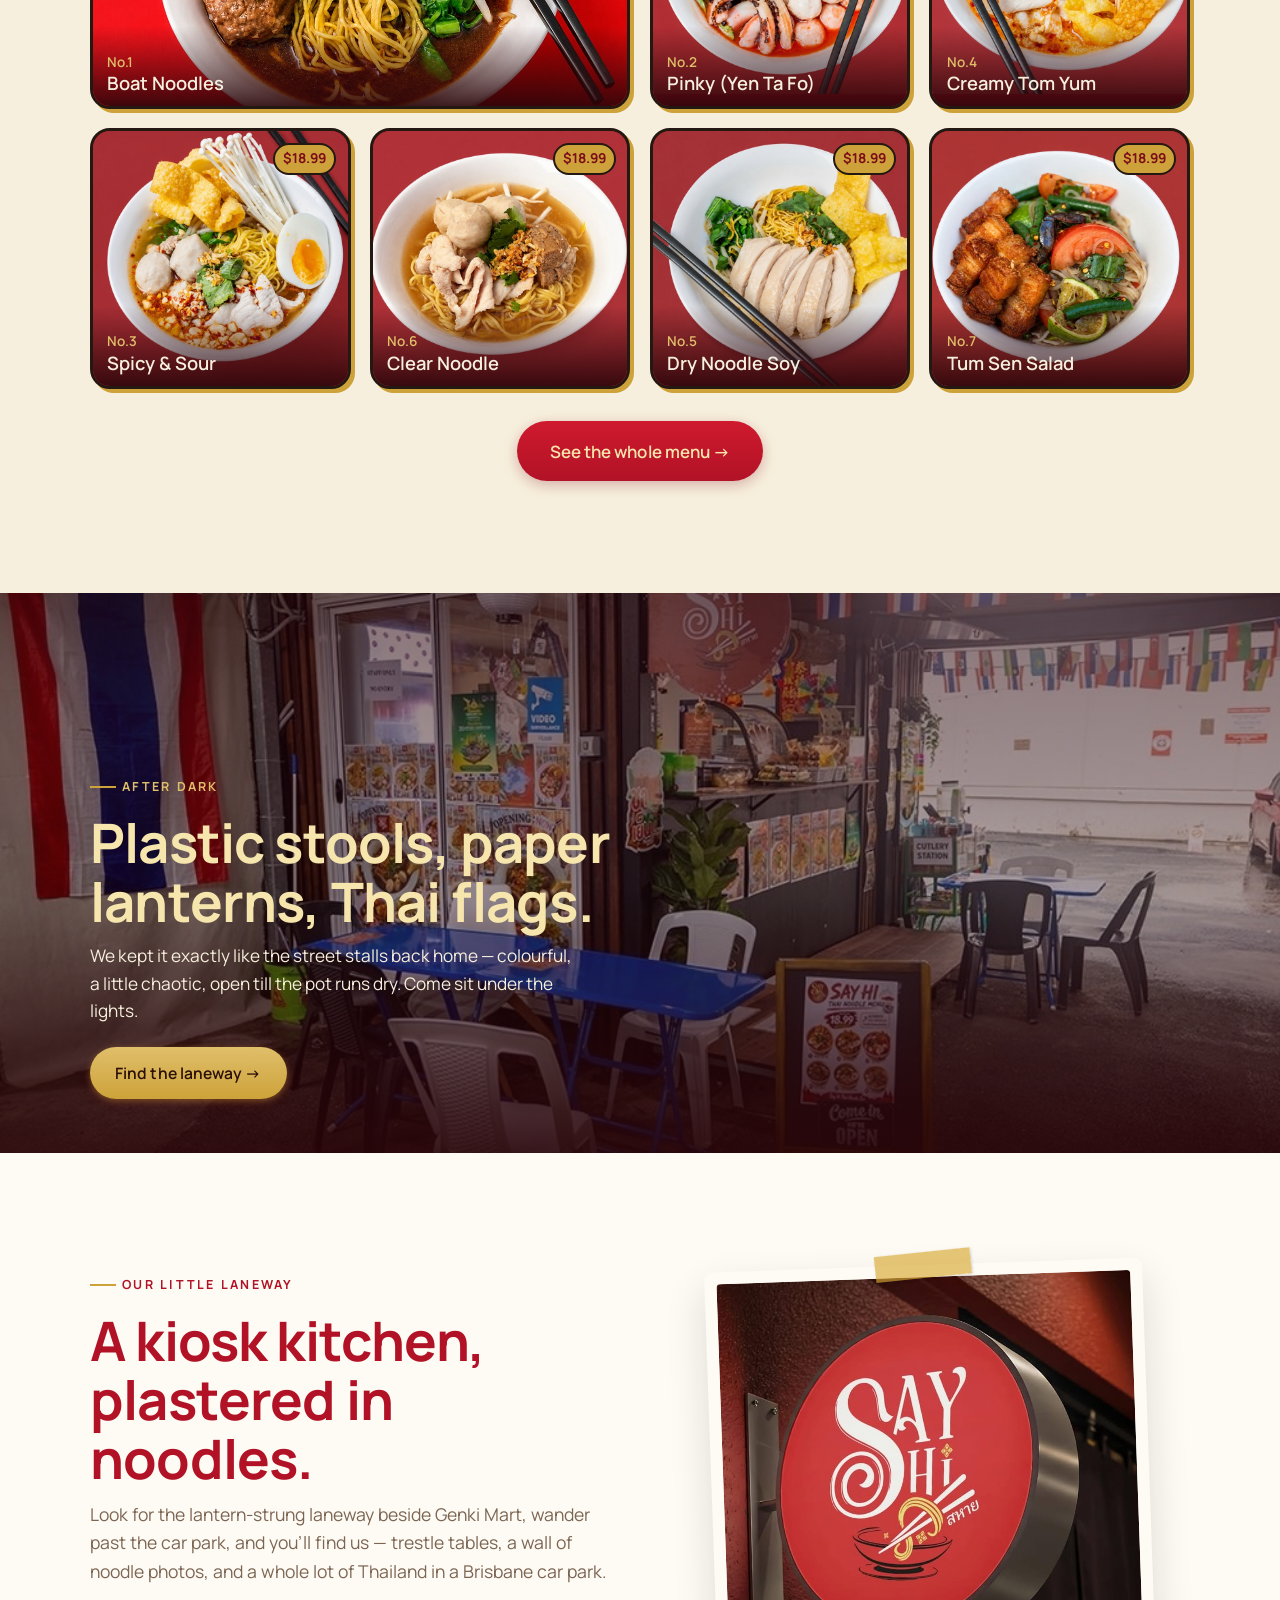
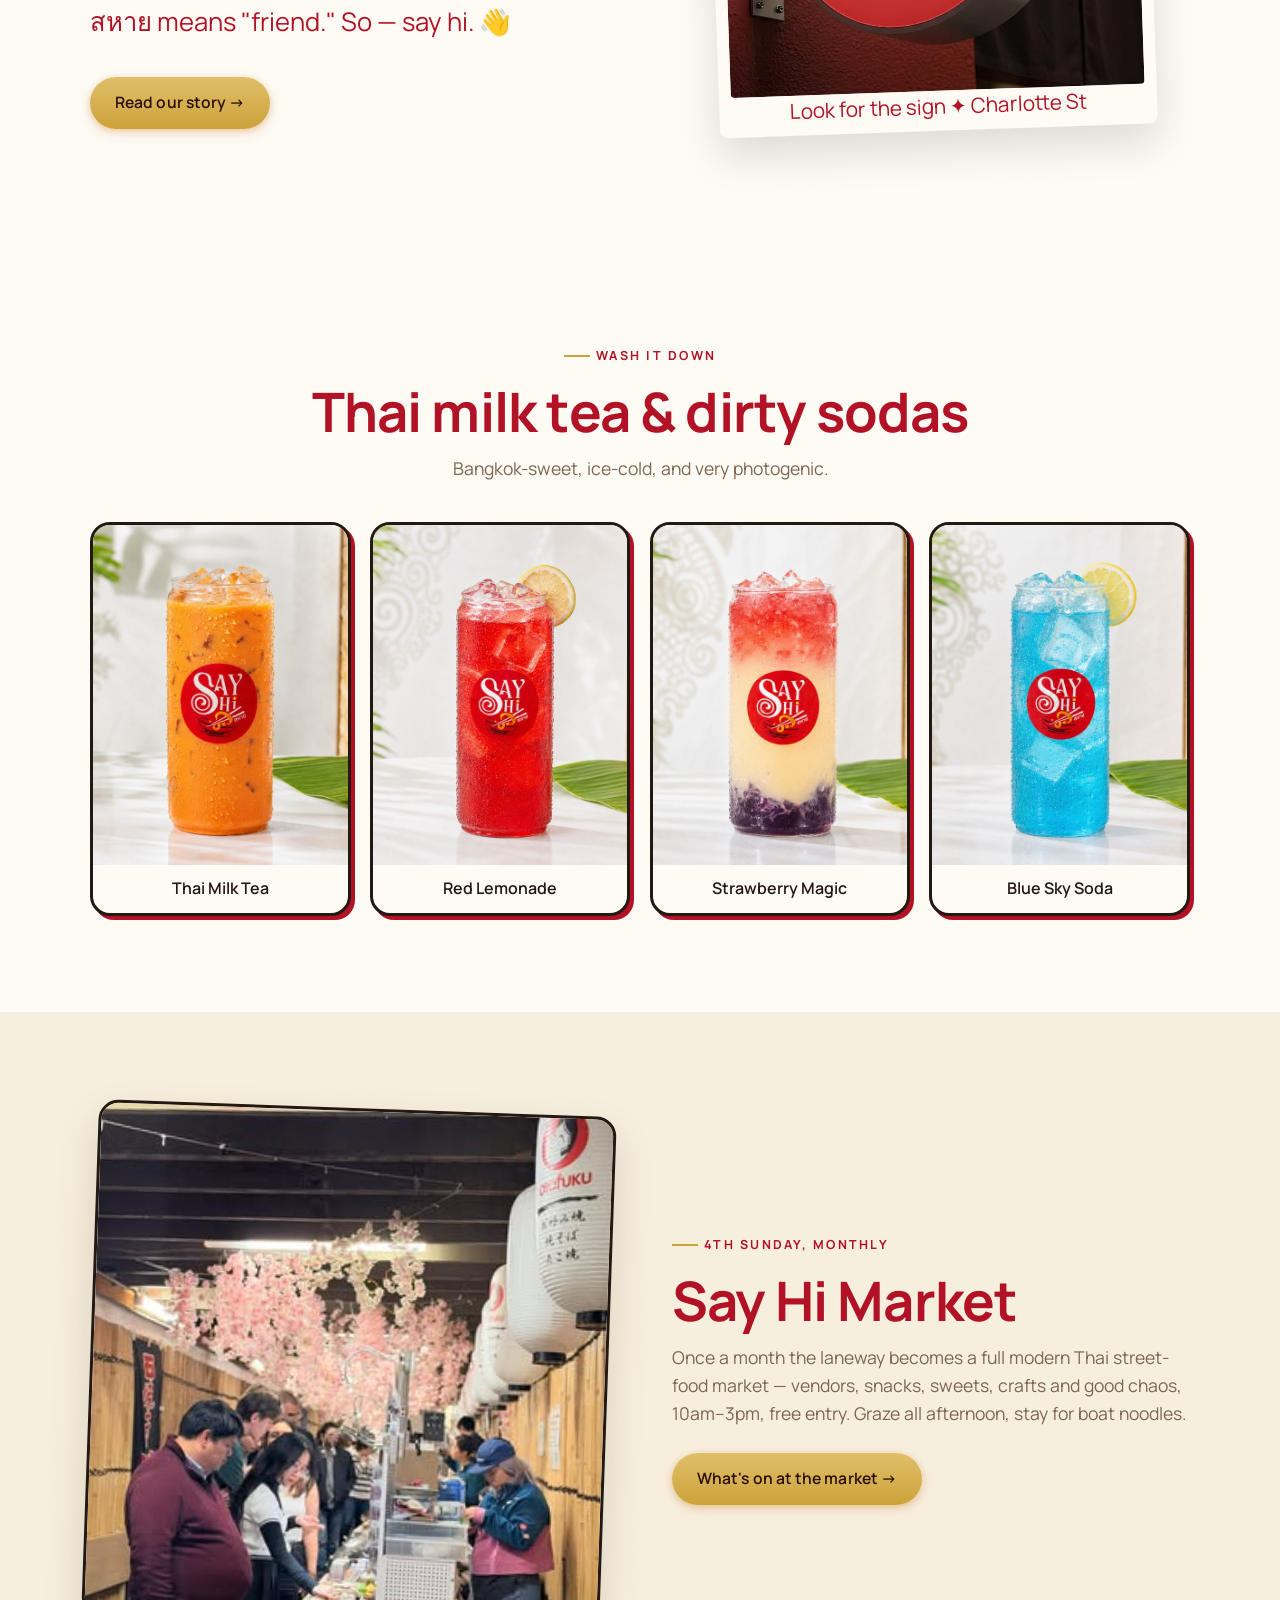
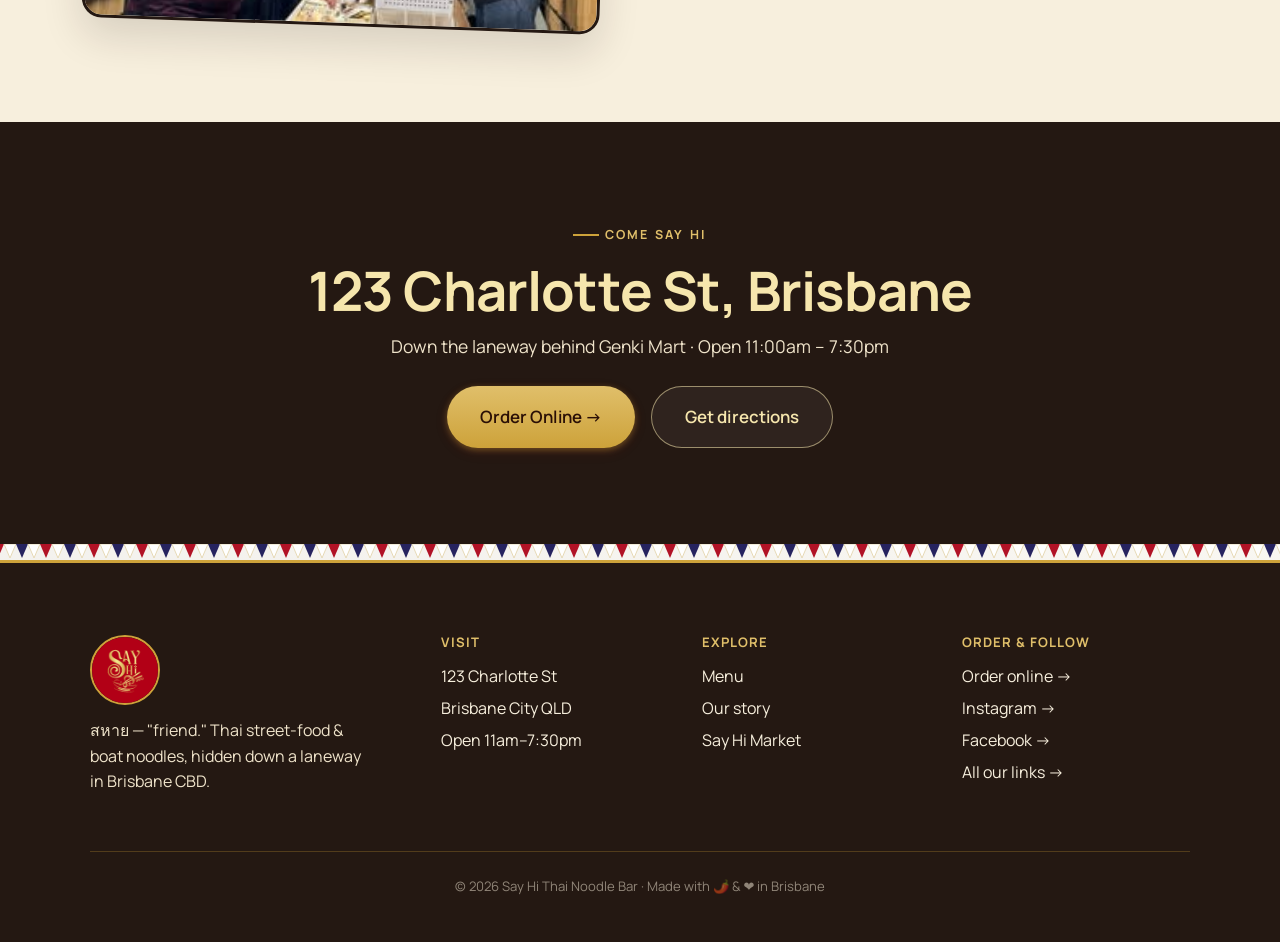
==== commit c57fe82d: "Switch site typography to Manrope; drop serif & italic display styling - All three font roles (displ" ====
--- a/index.html
+++ b/index.html
@@ -26,7 +26,7 @@
   <meta name="twitter:image" content="https://REPLACE-WITH-YOUR-DOMAIN/assets/images/og-cover.jpg" />
   <link rel="preconnect" href="https://fonts.googleapis.com" />
   <link rel="preconnect" href="https://fonts.gstatic.com" crossorigin />
-  <link href="https://fonts.googleapis.com/css2?family=Fraunces:ital,opsz,wght@0,9..144,400..700;1,9..144,400..600&family=Space+Grotesk:wght@400;500;700&family=Caveat:wght@600;700&display=swap" rel="stylesheet" />
+  <link href="https://fonts.googleapis.com/css2?family=Manrope:wght@400;500;600;700;800&display=swap" rel="stylesheet" />
   <link rel="stylesheet" href="styles.css" />
   <link rel="icon" href="assets/images/logo.png" />
 </head>
--- a/styles.css
+++ b/styles.css
@@ -27,9 +27,9 @@
   --shadow:   0 18px 40px rgba(36,24,18,.14);
   --shadow-sm:0 8px 20px rgba(36,24,18,.12);
 
-  --display: "Fraunces", Georgia, serif;
-  --body:    "Space Grotesk", system-ui, sans-serif;
-  --hand:    "Caveat", cursive;
+  --display: "Manrope", system-ui, sans-serif;
+  --body:    "Manrope", system-ui, sans-serif;
+  --hand:    "Manrope", system-ui, sans-serif;
 
   --r:       20px;
   --nav-h:   68px;
@@ -51,7 +51,7 @@
 }
 /* full-width Thai-flag bunting strip */
 .bunting{ height:16px; background:var(--bunting) repeat-x top center; background-size:48px 16px; }
-h1,h2,h3,h4{ font-family:var(--display); font-weight:600; line-height:1.05; margin:0; font-optical-sizing:auto; }
+h1,h2,h3,h4{ font-family:var(--display); font-weight:700; line-height:1.08; margin:0; letter-spacing:-.015em; }
 a{ color:inherit; }
 img{ max-width:100%; display:block; }
 .wrap{ max-width:var(--wrap); margin:0 auto; padding-inline:clamp(1.1rem,4vw,2.5rem); }
@@ -149,8 +149,8 @@
   padding-block:clamp(3rem,7vw,5.5rem); position:relative; z-index:2; }
 .hero__eyebrow{ display:inline-block; font-weight:700; letter-spacing:.15em; text-transform:uppercase; font-size:.8rem;
   color:var(--red-deep); background:var(--gold); padding:.4em 1em; border-radius:100px; transform:rotate(-2deg); }
-.hero__title{ font-size:clamp(3rem,8vw,6rem); line-height:.95; margin:1rem 0 .4rem; color:var(--ink); }
-.hero__title em{ font-style:italic; color:var(--red); }
+.hero__title{ font-size:clamp(3rem,8vw,6rem); font-weight:800; line-height:.98; margin:1rem 0 .4rem; color:var(--ink); }
+.hero__title em{ font-style:normal; color:var(--red); }
 .hero__thai{ display:block; font-family:var(--body); font-weight:500; letter-spacing:.3em; color:var(--gold-ink); font-size:1rem; margin-top:.6rem; }
 .hero__tag{ font-size:clamp(1.05rem,2.2vw,1.3rem); max-width:38ch; color:var(--muted); margin:1.2rem 0 2rem; }
 .hero__tag b{ color:var(--red); font-weight:600; }
@@ -166,7 +166,7 @@
 /* ---------- MARQUEE ---------- */
 .marquee{ background:var(--red); color:var(--gold-hi); overflow:hidden; border-block:2px solid var(--gold); }
 .marquee__track{ display:flex; width:max-content; animation:scroll 28s linear infinite; }
-.marquee__track span{ font-family:var(--display); font-weight:500; font-style:italic; font-size:1.35rem; padding:.55rem 0; white-space:nowrap; }
+.marquee__track span{ font-family:var(--display); font-weight:600; font-style:normal; font-size:1.3rem; letter-spacing:.01em; padding:.55rem 0; white-space:nowrap; }
 .marquee__track span b{ color:var(--gold-2); font-style:normal; padding:0 .5rem; }
 @keyframes scroll{ to{ transform:translateX(-50%) } }
 
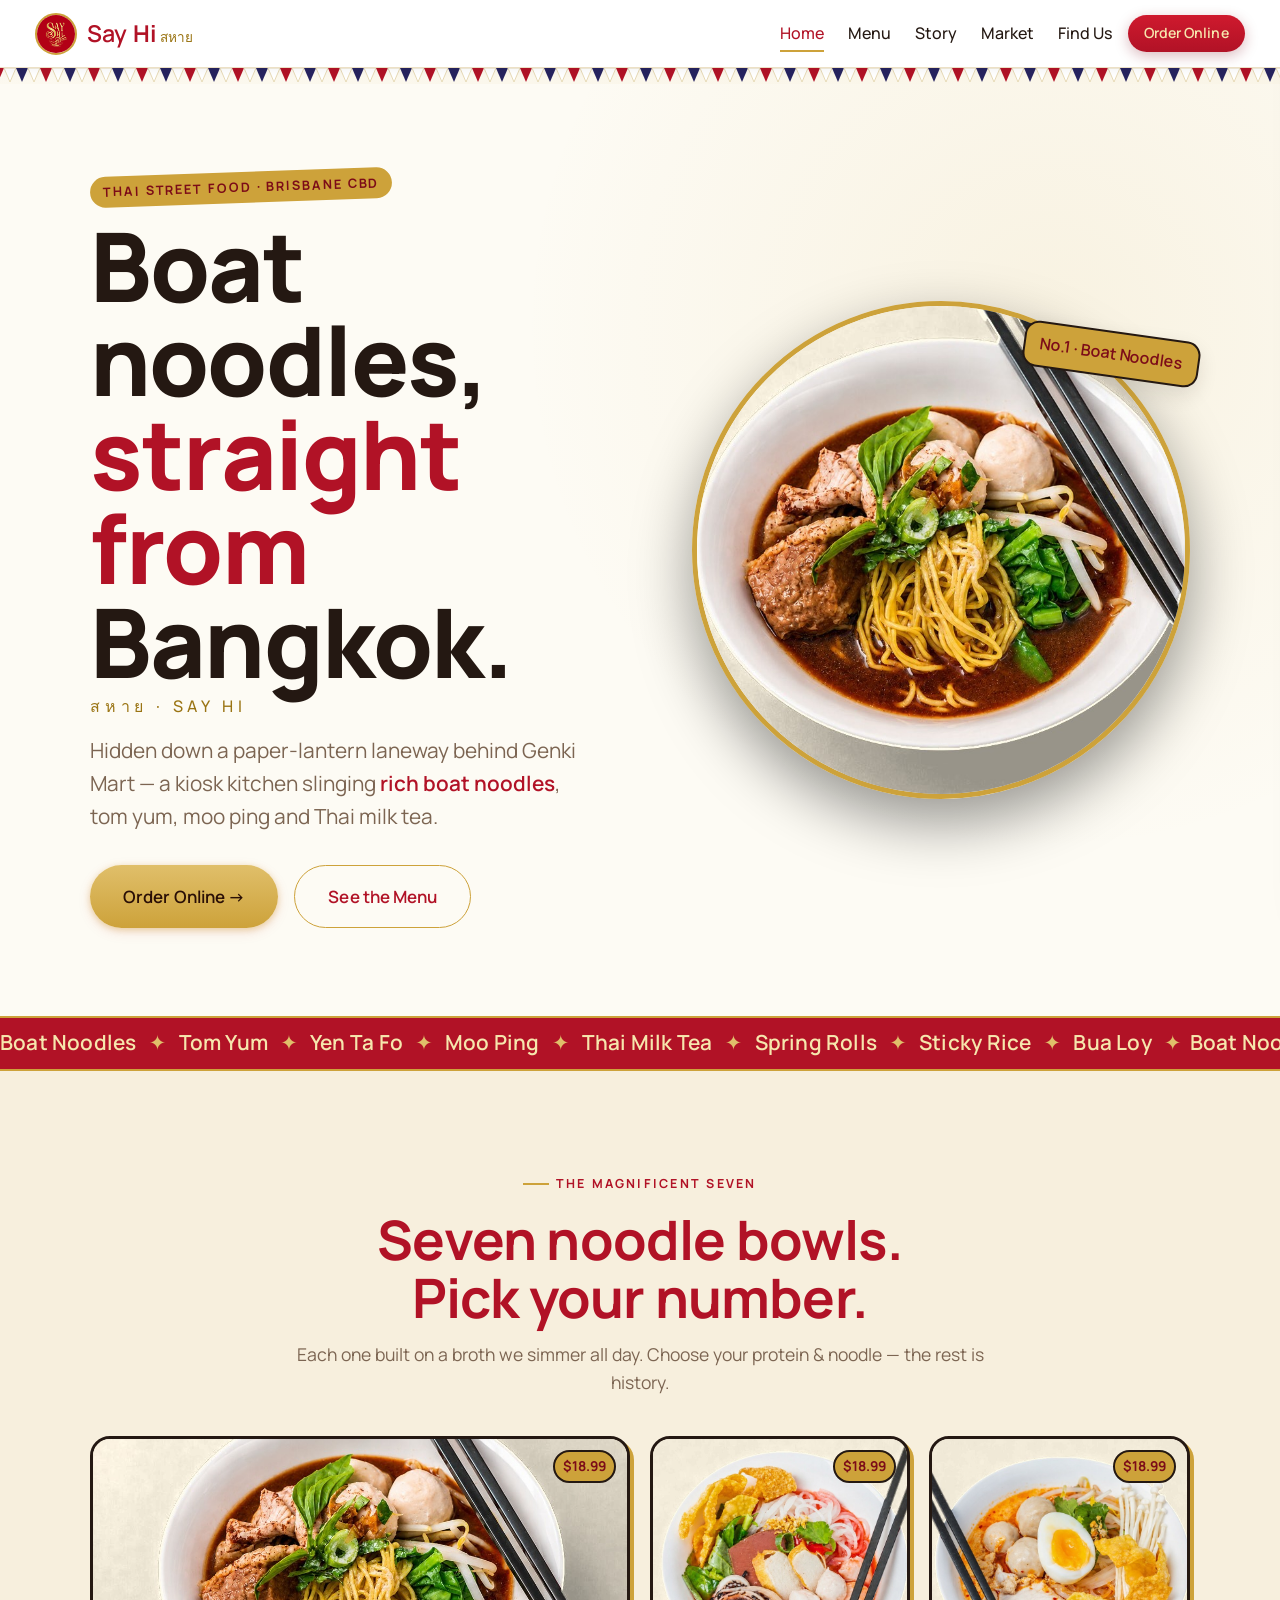
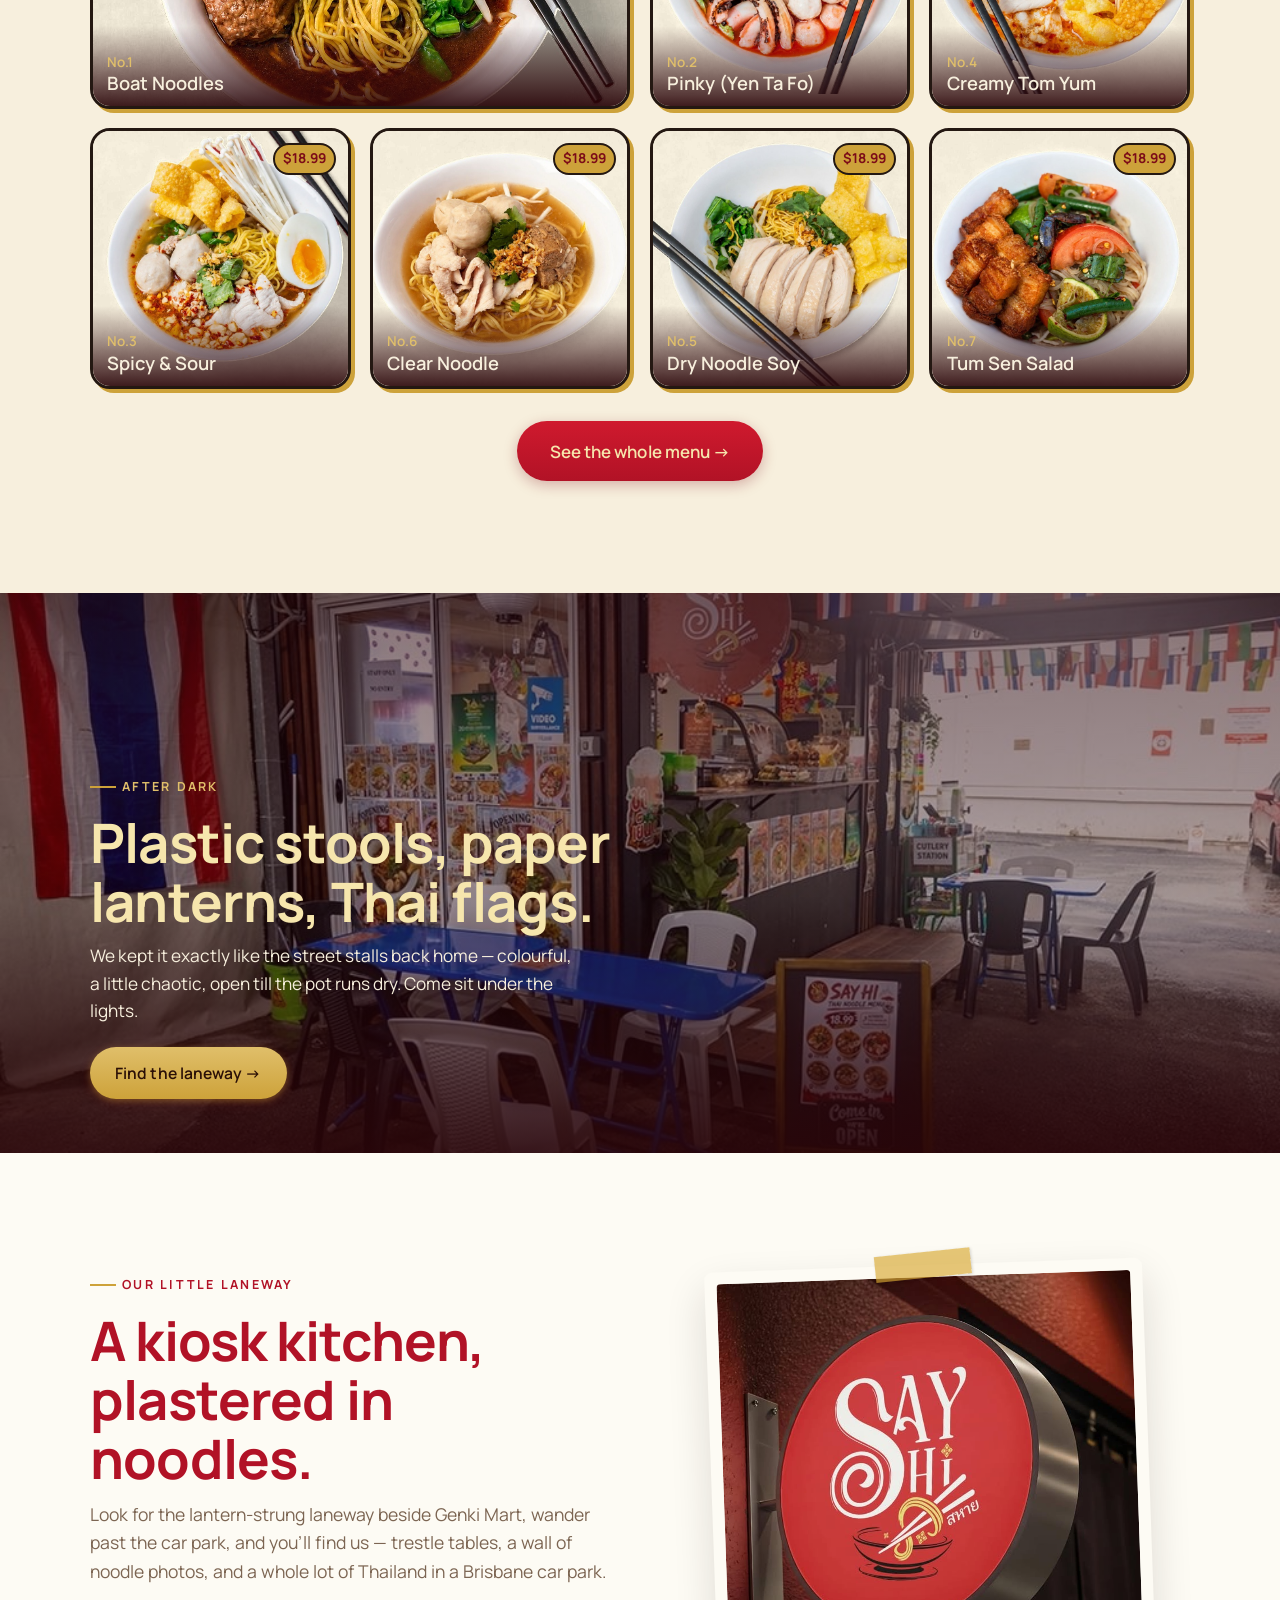
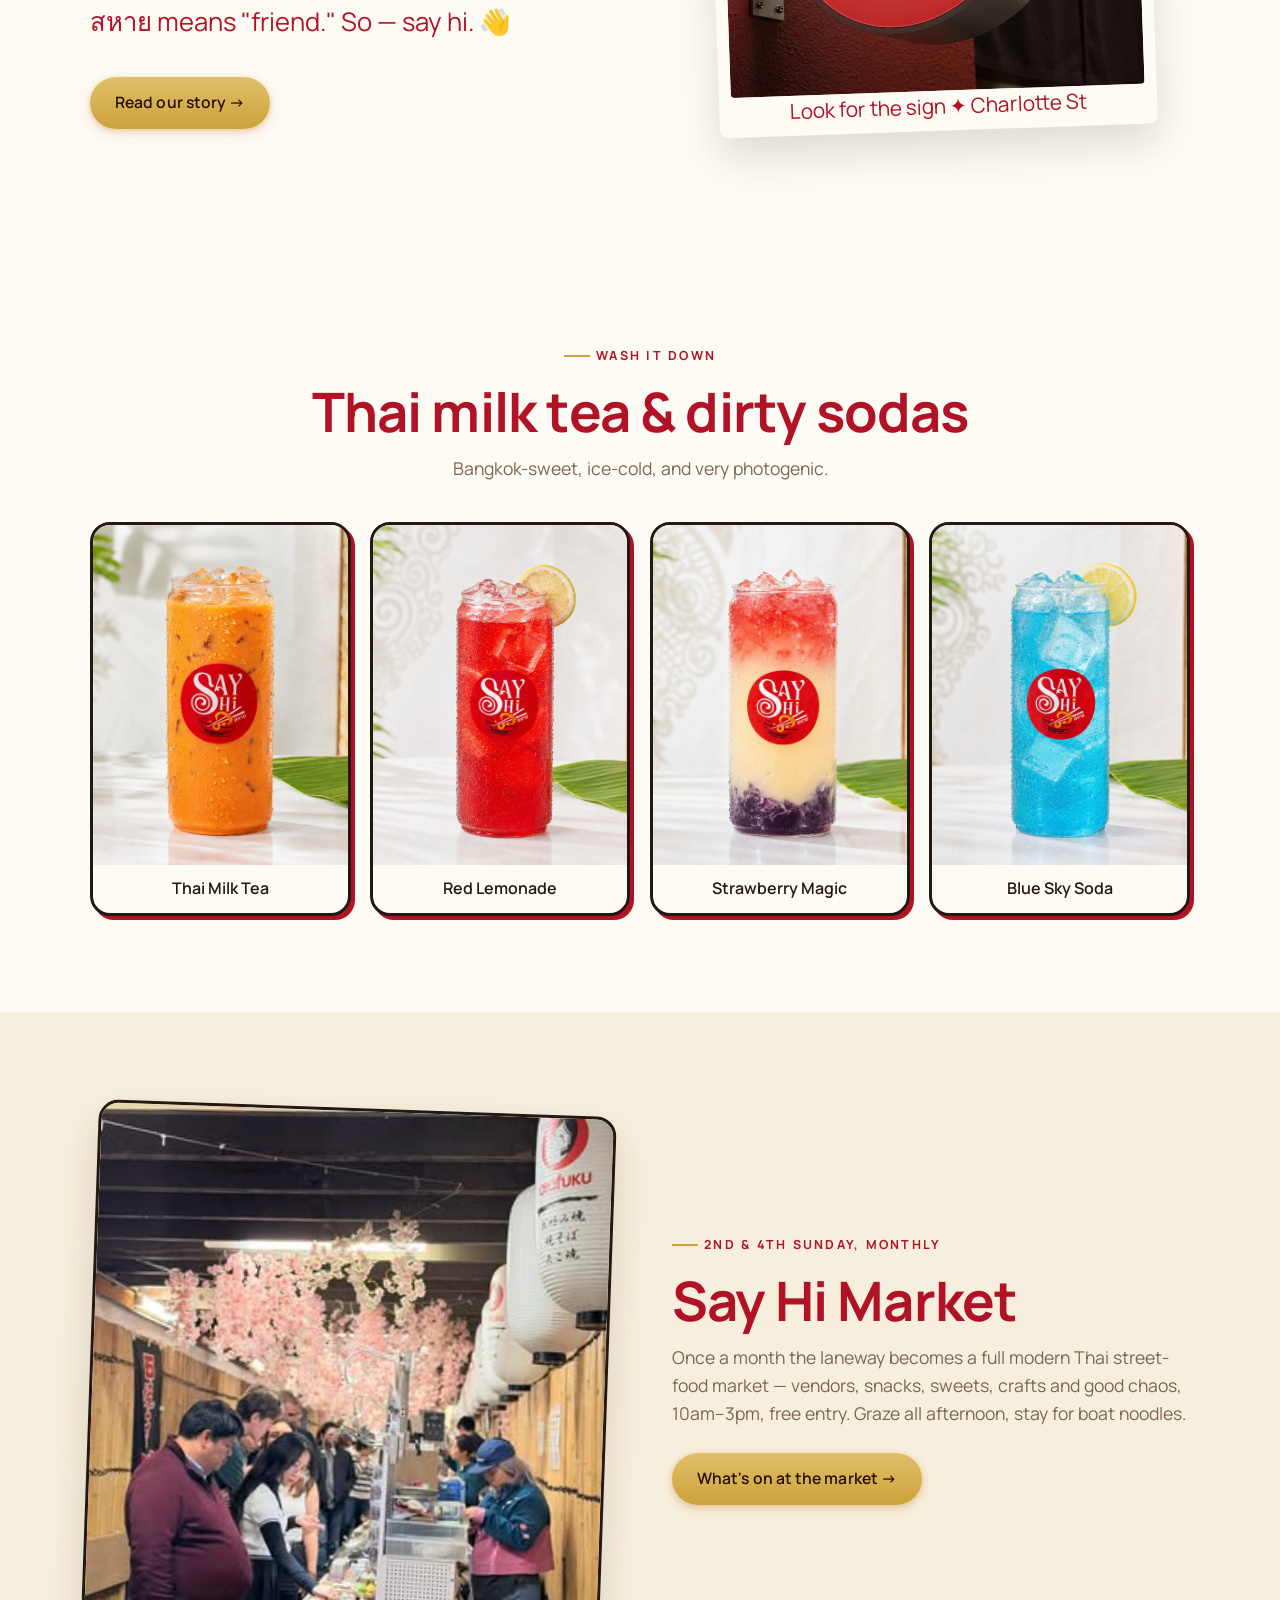
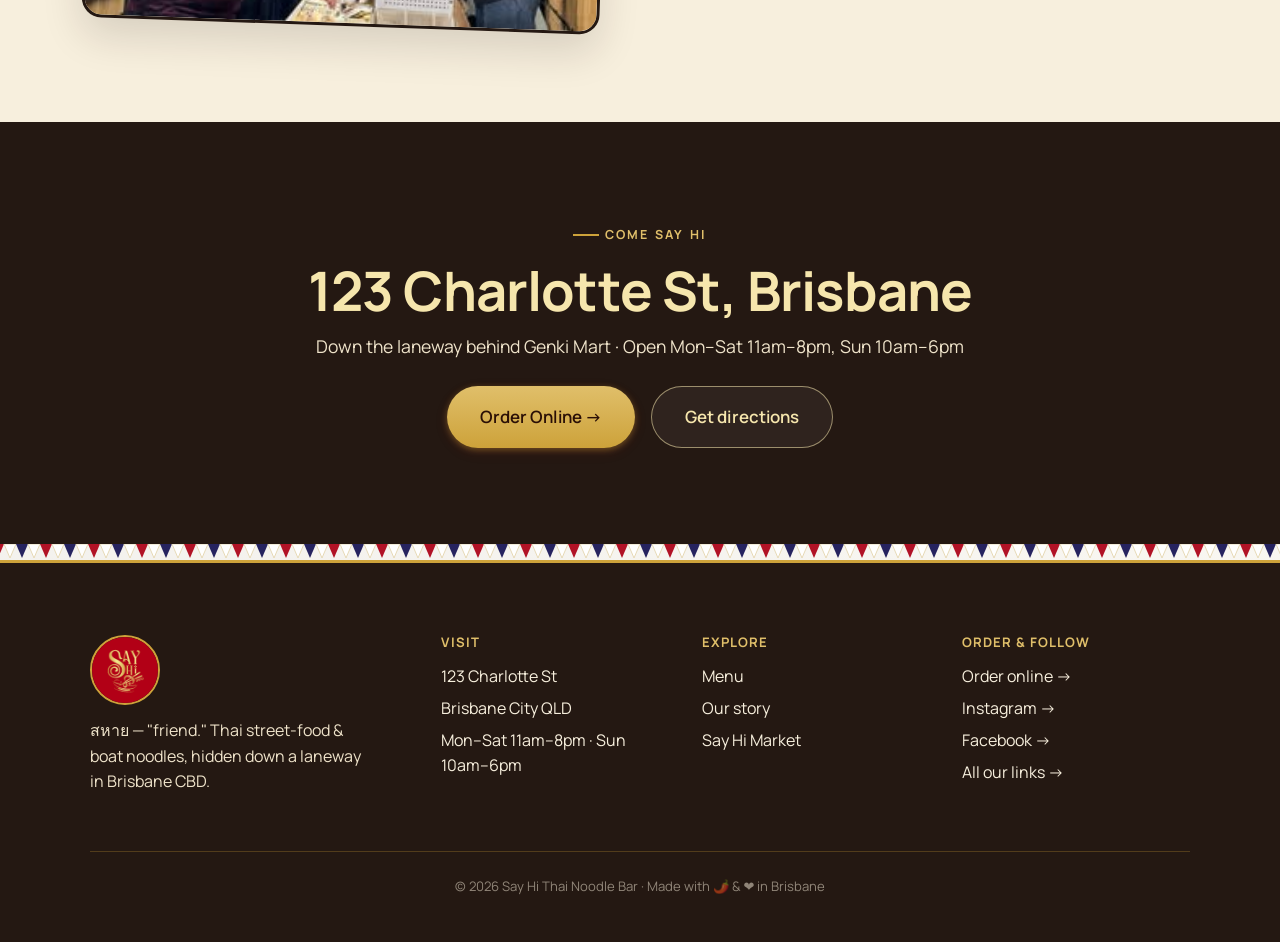
==== commit 75e04811: "Content updates: phone, hours, domain, market dates, socials + menu product pop-up - Find Us: real p" ====
--- a/index.html
+++ b/index.html
@@ -10,20 +10,20 @@
   <meta name="author" content="Say Hi Thai Noodle Bar" />
   <meta name="geo.region" content="AU-QLD" />
   <meta name="geo.placename" content="Brisbane" />
-  <link rel="canonical" href="https://REPLACE-WITH-YOUR-DOMAIN/" />
+  <link rel="canonical" href="https://www.sayhithai.com.au/" />
   <meta property="og:type" content="website" />
   <meta property="og:site_name" content="Say Hi Thai Noodle Bar" />
   <meta property="og:locale" content="en_AU" />
   <meta property="og:title" content="Say Hi Thai Noodle Bar · Brisbane" />
   <meta property="og:description" content="Boat noodles that whisk you straight to Thailand — Thai street food hidden down a laneway in Brisbane CBD. Order online." />
-  <meta property="og:url" content="https://REPLACE-WITH-YOUR-DOMAIN/" />
-  <meta property="og:image" content="https://REPLACE-WITH-YOUR-DOMAIN/assets/images/og-cover.jpg" />
+  <meta property="og:url" content="https://www.sayhithai.com.au/" />
+  <meta property="og:image" content="https://www.sayhithai.com.au/assets/images/og-cover.jpg" />
   <meta property="og:image:width" content="1200" />
   <meta property="og:image:height" content="630" />
   <meta name="twitter:card" content="summary_large_image" />
   <meta name="twitter:title" content="Say Hi Thai Noodle Bar · Brisbane" />
   <meta name="twitter:description" content="Boat noodles that whisk you straight to Thailand — Thai street food in Brisbane CBD." />
-  <meta name="twitter:image" content="https://REPLACE-WITH-YOUR-DOMAIN/assets/images/og-cover.jpg" />
+  <meta name="twitter:image" content="https://www.sayhithai.com.au/assets/images/og-cover.jpg" />
   <link rel="preconnect" href="https://fonts.googleapis.com" />
   <link rel="preconnect" href="https://fonts.gstatic.com" crossorigin />
   <link href="https://fonts.googleapis.com/css2?family=Manrope:wght@400;500;600;700;800&display=swap" rel="stylesheet" />
@@ -134,7 +134,7 @@
         <img loading="lazy" class="tilt-r" src="assets/images/laneway.jpg" alt="The lantern-strung market laneway" style="border-radius:var(--r)" />
       </div>
       <div class="reveal">
-        <span class="kicker">4th Sunday, monthly</span>
+        <span class="kicker">2nd &amp; 4th Sunday, monthly</span>
         <h2>Say Hi Market</h2>
         <p class="lead">Once a month the laneway becomes a full modern Thai street-food market — vendors, snacks, sweets, crafts and good chaos, 10am–3pm, free entry. Graze all afternoon, stay for boat noodles.</p>
         <a class="btn btn--gold" href="market.html" style="margin-top:.5rem">What's on at the market →</a>
@@ -147,7 +147,7 @@
     <div class="wrap center reveal">
       <span class="kicker kicker--center kicker--onred">Come say hi</span>
       <h2>123 Charlotte St, Brisbane</h2>
-      <p class="lead">Down the laneway behind Genki Mart · Open 11:00am – 7:30pm</p>
+      <p class="lead">Down the laneway behind Genki Mart · Open Mon–Sat 11am–8pm, Sun 10am–6pm</p>
       <div style="display:flex;gap:1rem;justify-content:center;flex-wrap:wrap;margin-top:1.6rem">
         <a class="btn btn--gold btn--big" href="https://sayhi-thainoodlebar.cloveronline.com.au/menu/all" target="_blank" rel="noopener">Order Online →</a>
         <a class="btn btn--ghost-light btn--big" href="visit.html">Get directions</a>
--- a/styles.css
+++ b/styles.css
@@ -186,7 +186,7 @@
 /* ---------- BOWL SHOWCASE (No.1–No.7) ---------- */
 .bowls{ display:grid; grid-template-columns:repeat(4,1fr); gap:1.2rem; margin-top:2.5rem; }
 .bowl{ position:relative; text-decoration:none; color:inherit; border-radius:var(--r); overflow:hidden;
-  border:3px solid var(--ink); box-shadow:4px 4px 0 var(--gold); transition:transform .16s ease, box-shadow .16s ease; background:var(--red); }
+  border:3px solid var(--ink); box-shadow:4px 4px 0 var(--gold); transition:transform .16s ease, box-shadow .16s ease; background:var(--cream); }
 .bowl:hover{ transform:translate(-3px,-3px); box-shadow:8px 8px 0 var(--gold); }
 .bowl img{ width:100%; aspect-ratio:1/1; object-fit:cover; }
 .bowl__cap{ position:absolute; inset:auto 0 0 0; padding:1.6rem .9rem .8rem;
@@ -354,3 +354,35 @@
   .ftr__top{ grid-template-columns:1fr; }
   .hero__badge{ display:none; }
 }
+
+/* ---------- Menu item click affordance + product pop-up ---------- */
+.mitem--click{ cursor:pointer; }
+.mitem--click:hover{ background:var(--cream); }
+.mitem--click:focus-visible{ outline:3px solid var(--gold); outline-offset:2px; border-radius:14px; }
+
+.pmodal{ position:fixed; inset:0; z-index:200; display:flex; align-items:center; justify-content:center;
+  padding:1.2rem; opacity:0; visibility:hidden; transition:opacity .2s ease, visibility .2s ease; }
+.pmodal.open{ opacity:1; visibility:visible; }
+.pmodal__overlay{ position:absolute; inset:0; background:rgba(36,24,18,.6); backdrop-filter:blur(3px); }
+.pmodal__dialog{ position:relative; z-index:1; width:min(94vw,520px); max-height:90vh; overflow:auto;
+  background:var(--surface); border-radius:20px; box-shadow:0 30px 80px rgba(36,24,18,.45);
+  border:1px solid var(--line); transform:translateY(12px) scale(.98); transition:transform .22s cubic-bezier(.2,.8,.2,1); }
+.pmodal.open .pmodal__dialog{ transform:none; }
+.pmodal__close{ position:absolute; top:.7rem; right:.7rem; z-index:2; width:38px; height:38px; border-radius:50%;
+  border:0; cursor:pointer; font-size:1.5rem; line-height:1; background:var(--surface); color:var(--ink);
+  box-shadow:var(--shadow-sm); display:flex; align-items:center; justify-content:center; }
+.pmodal__close:hover{ background:var(--cream); }
+.pmodal__figure{ background:var(--cream); }
+.pmodal__img{ width:100%; aspect-ratio:4/3; object-fit:cover; display:block; }
+.pmodal__body{ padding:1.4rem 1.5rem 1.6rem; }
+.pmodal__top{ display:flex; align-items:baseline; justify-content:space-between; gap:1rem; margin-bottom:.6rem; }
+.pmodal__top h3{ font-family:var(--display); font-weight:700; font-size:1.4rem; color:var(--ink); }
+.pmodal__price{ font-family:var(--display); font-weight:700; font-size:1.25rem; color:var(--red); white-space:nowrap; }
+.pmodal__desc{ color:var(--muted); font-size:1rem; margin:0 0 1.3rem; line-height:1.55; }
+.pmodal__order{ width:100%; }
+.pmodal__order.is-disabled{ background:var(--muted); color:var(--cream); pointer-events:none; opacity:.7; box-shadow:none; }
+
+@media (prefers-reduced-motion: reduce){
+  .pmodal, .pmodal__dialog{ transition:none; }
+  .pmodal__dialog{ transform:none; }
+}
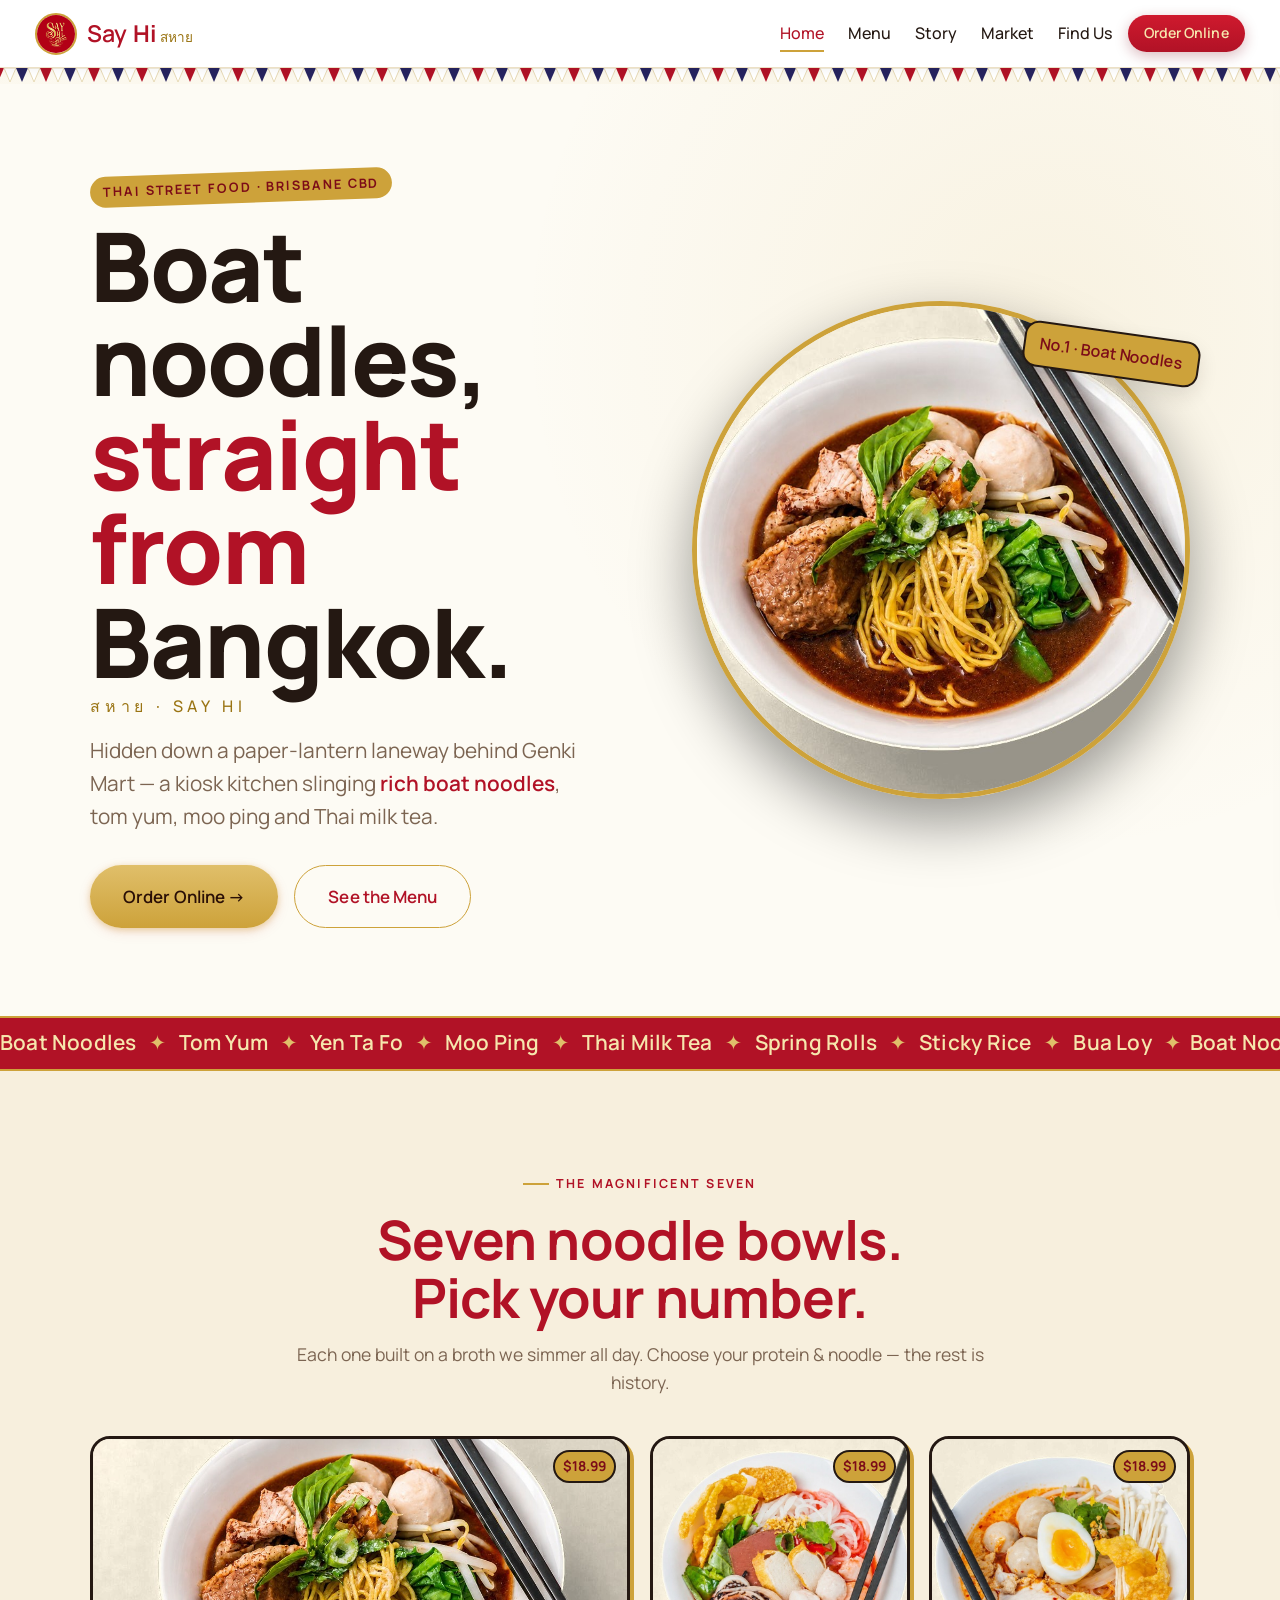
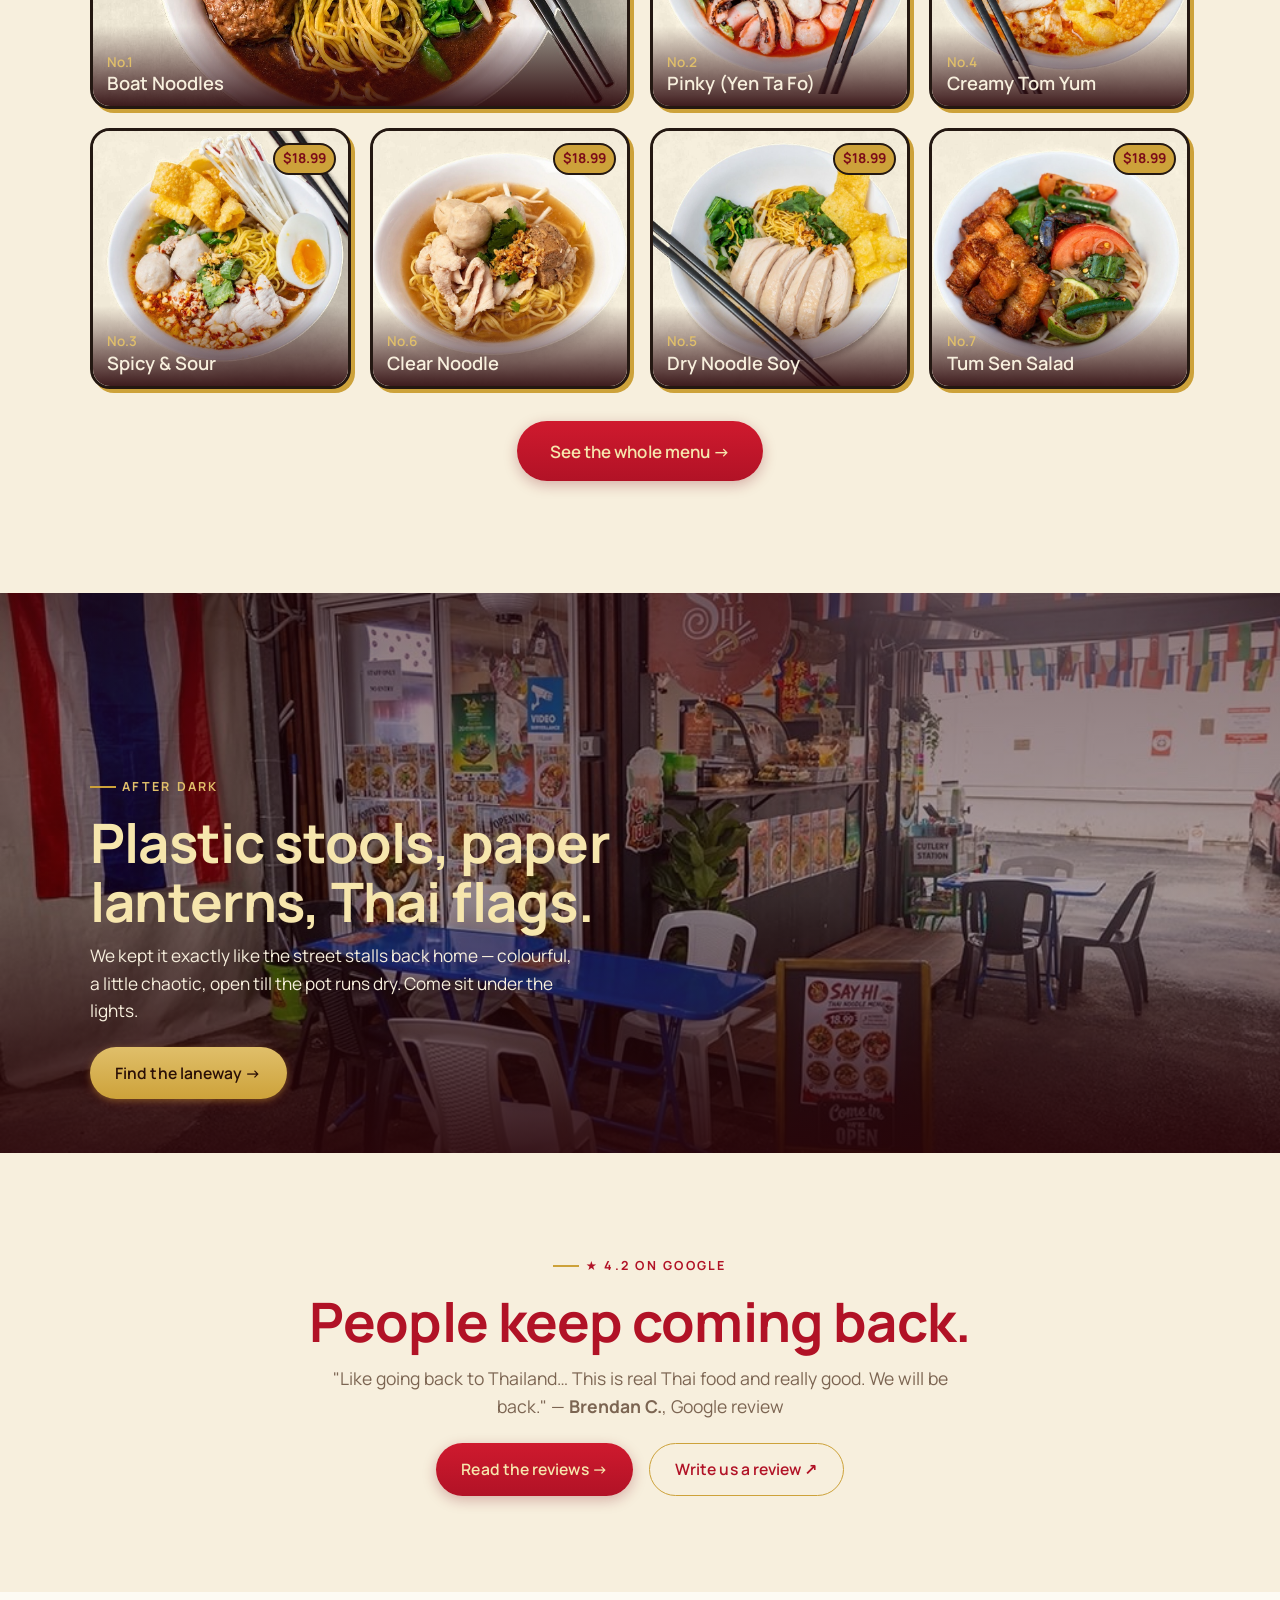
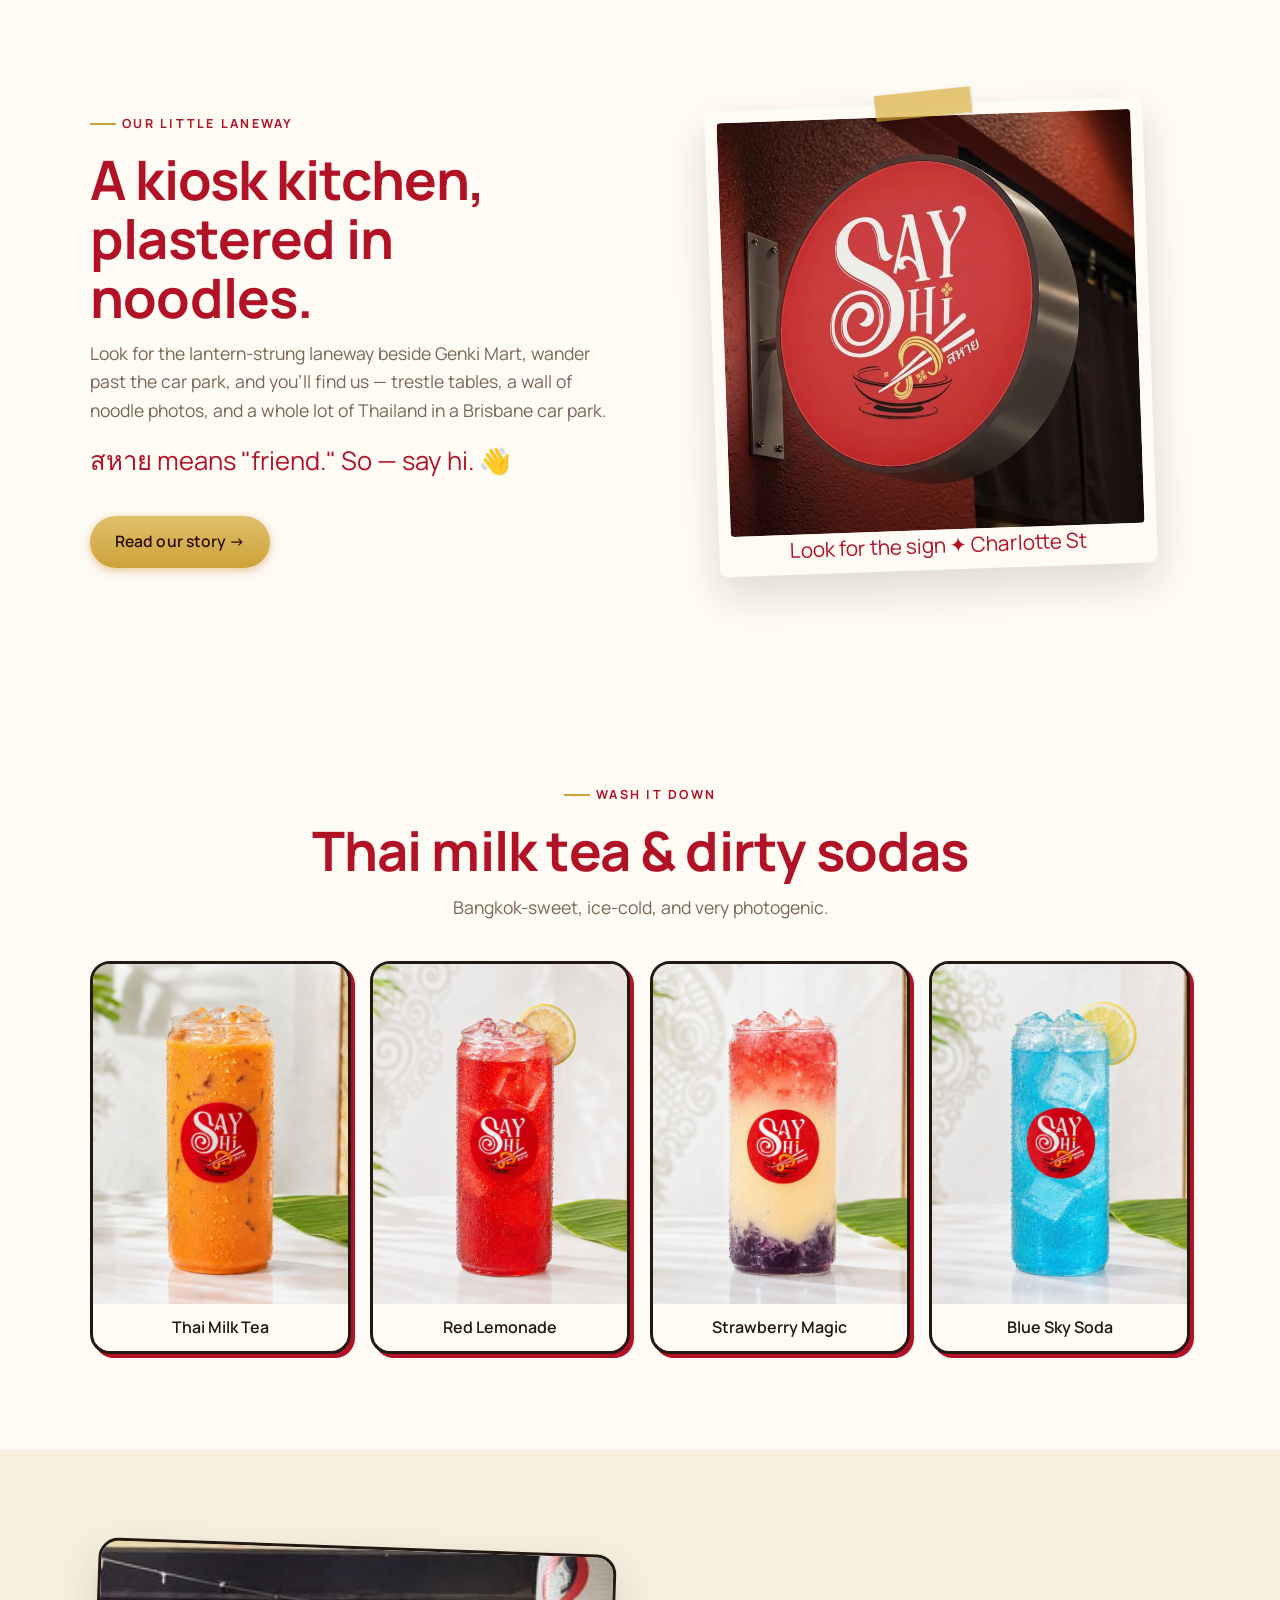
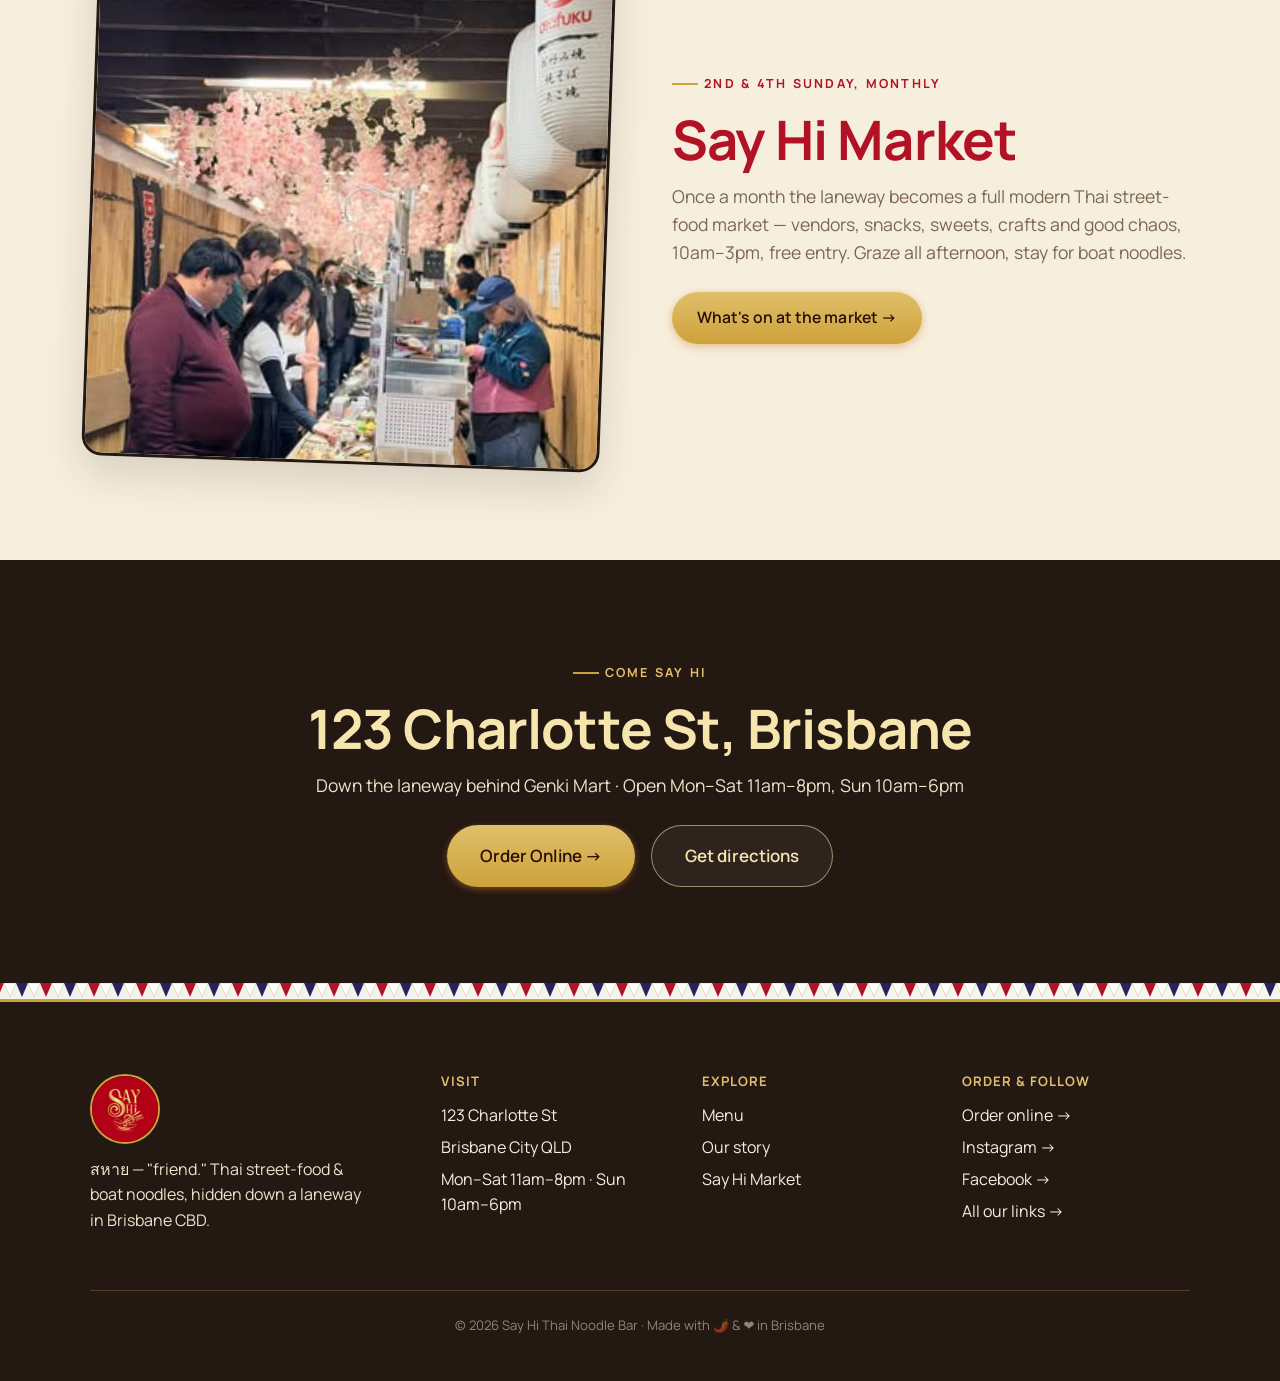
==== commit 20bf8096: "Add Google reviews: full section on Story, trust band on Home Real Say Hi Google reviews (4.2 stars," ====
--- a/index.html
+++ b/index.html
@@ -94,6 +94,19 @@
     </div>
   </section>
 
+  <!-- GOOGLE RATING BAND -->
+  <section class="sec sec--cream center">
+    <div class="wrap reveal">
+      <span class="kicker kicker--center">★ 4.2 on Google</span>
+      <h2>People keep coming back.</h2>
+      <p class="lead" style="max-width:56ch;margin-inline:auto">"Like going back to Thailand… This is real Thai food and really good. We will be back." — <b>Brendan C.</b>, Google review</p>
+      <div style="display:flex;gap:1rem;justify-content:center;flex-wrap:wrap;margin-top:1.4rem">
+        <a class="btn btn--red" href="story.html#reviews">Read the reviews →</a>
+        <a class="btn btn--ghost-gold" href="https://www.google.com/maps/search/?api=1&query=Say+Hi+Thai+Noodle+Bar+123+Charlotte+St+Brisbane+City" target="_blank" rel="noopener">Write us a review ↗</a>
+      </div>
+    </div>
+  </section>
+
   <!-- STORY TEASER -->
   <section class="sec sec--paper">
     <div class="wrap split">
--- a/styles.css
+++ b/styles.css
@@ -386,3 +386,21 @@
   .pmodal, .pmodal__dialog{ transition:none; }
   .pmodal__dialog{ transform:none; }
 }
+
+/* ---------- GOOGLE REVIEWS ---------- */
+.reviews{ display:grid; grid-template-columns:repeat(2,1fr); gap:1.1rem; margin-top:2.2rem; }
+.rev{ background:var(--surface); border:1px solid var(--line); border-radius:18px; padding:1.5rem 1.6rem; box-shadow:var(--shadow-sm); display:flex; flex-direction:column; gap:.7rem; }
+.rev__stars{ color:var(--gold); font-size:1.02rem; letter-spacing:.18em; }
+.rev__stars .off{ color:var(--line); }
+.rev__quote{ margin:0; color:var(--ink); font-size:1.02rem; line-height:1.65; }
+.rev__who{ display:flex; align-items:center; gap:.7rem; margin-top:auto; padding-top:.4rem; }
+.rev__avatar{ width:40px; height:40px; border-radius:50%; background:var(--red); color:#fff; display:flex; align-items:center; justify-content:center; font-weight:800; font-size:.8rem; flex:0 0 auto; }
+.rev__name{ font-weight:700; line-height:1.2; }
+.rev__meta{ font-size:.78rem; color:var(--muted); }
+.rev--summary{ align-items:center; text-align:center; justify-content:center; background:var(--cream); border:1.5px solid var(--gold-2); }
+.rev__big{ font-size:2.8rem; font-weight:800; color:var(--red); line-height:1; }
+.rev__count{ color:var(--muted); font-size:.92rem; }
+.rev__cta{ display:flex; gap:.7rem; flex-wrap:wrap; justify-content:center; margin-top:.7rem; }
+.glogo{ display:inline-flex; align-items:center; gap:.45em; font-weight:700; color:var(--muted); font-size:.85rem; }
+.glogo svg{ width:20px; height:20px; }
+@media (max-width:720px){ .reviews{ grid-template-columns:1fr; } }
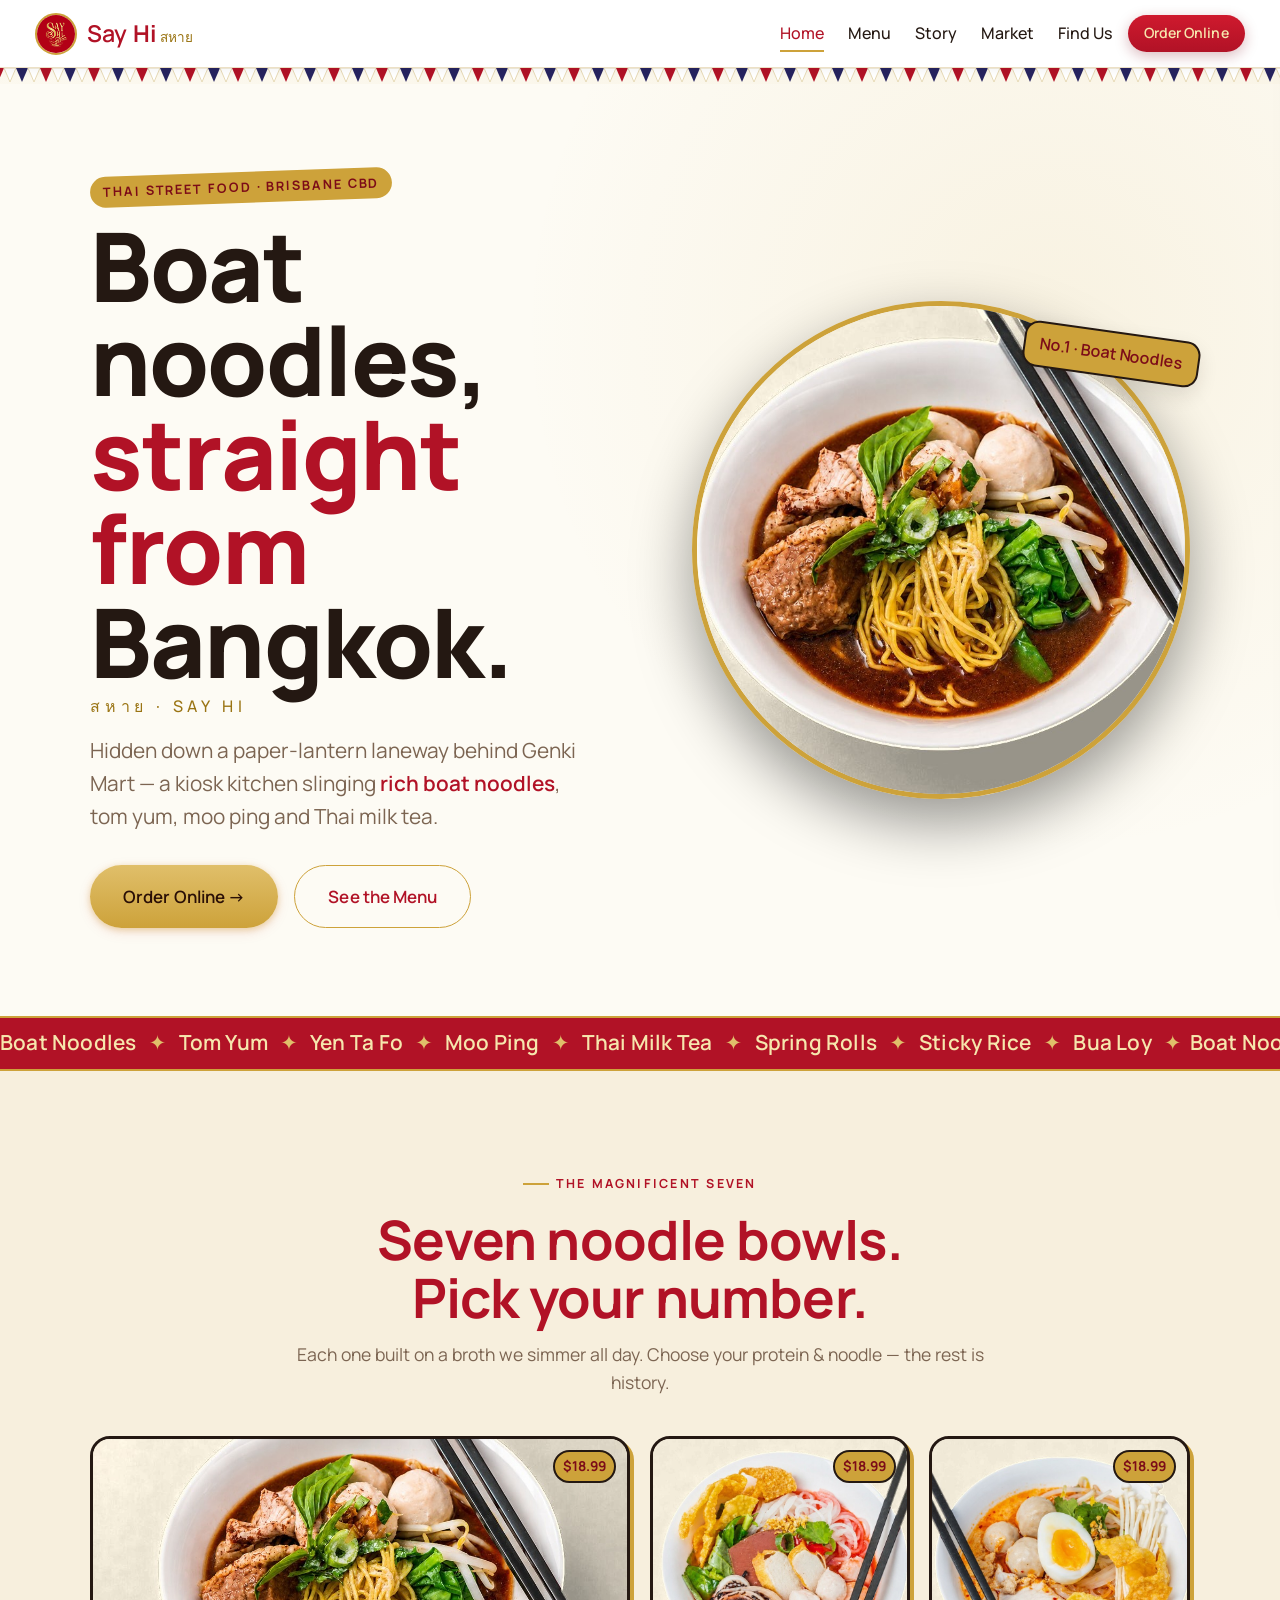
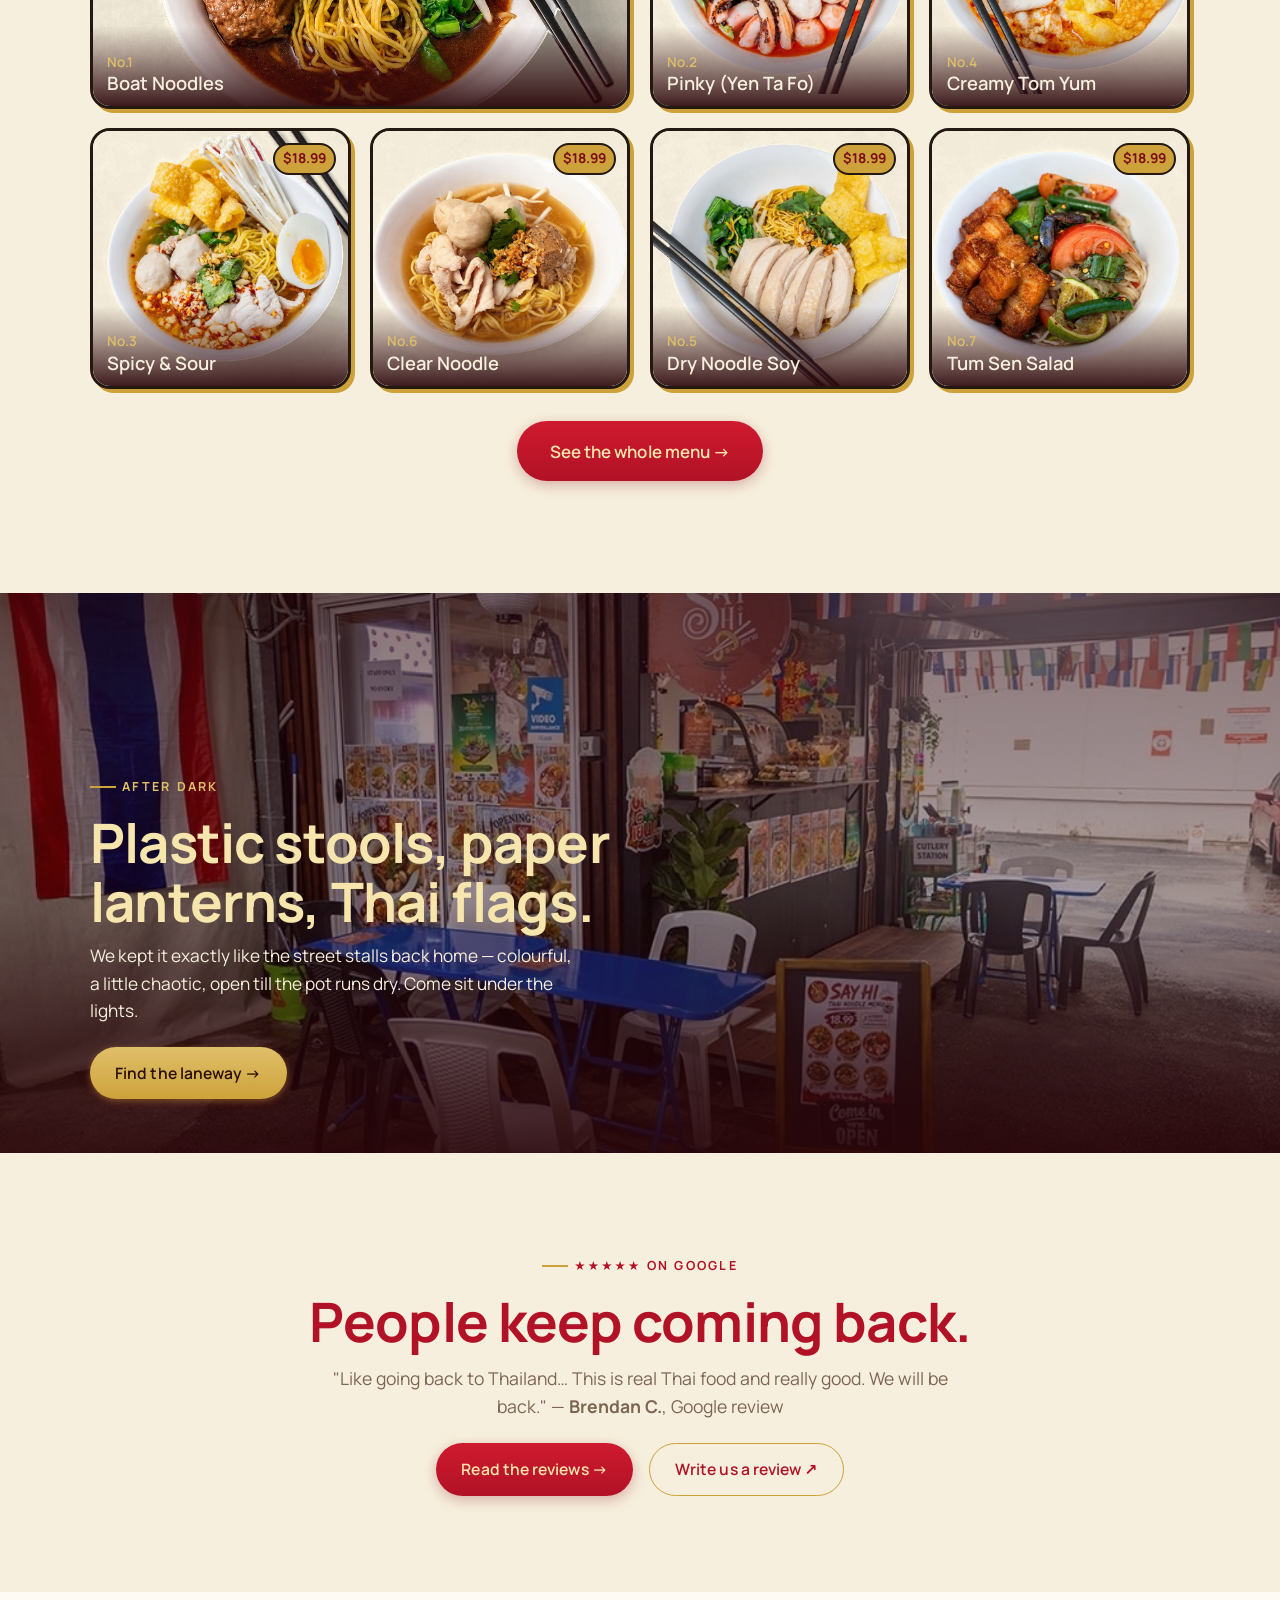
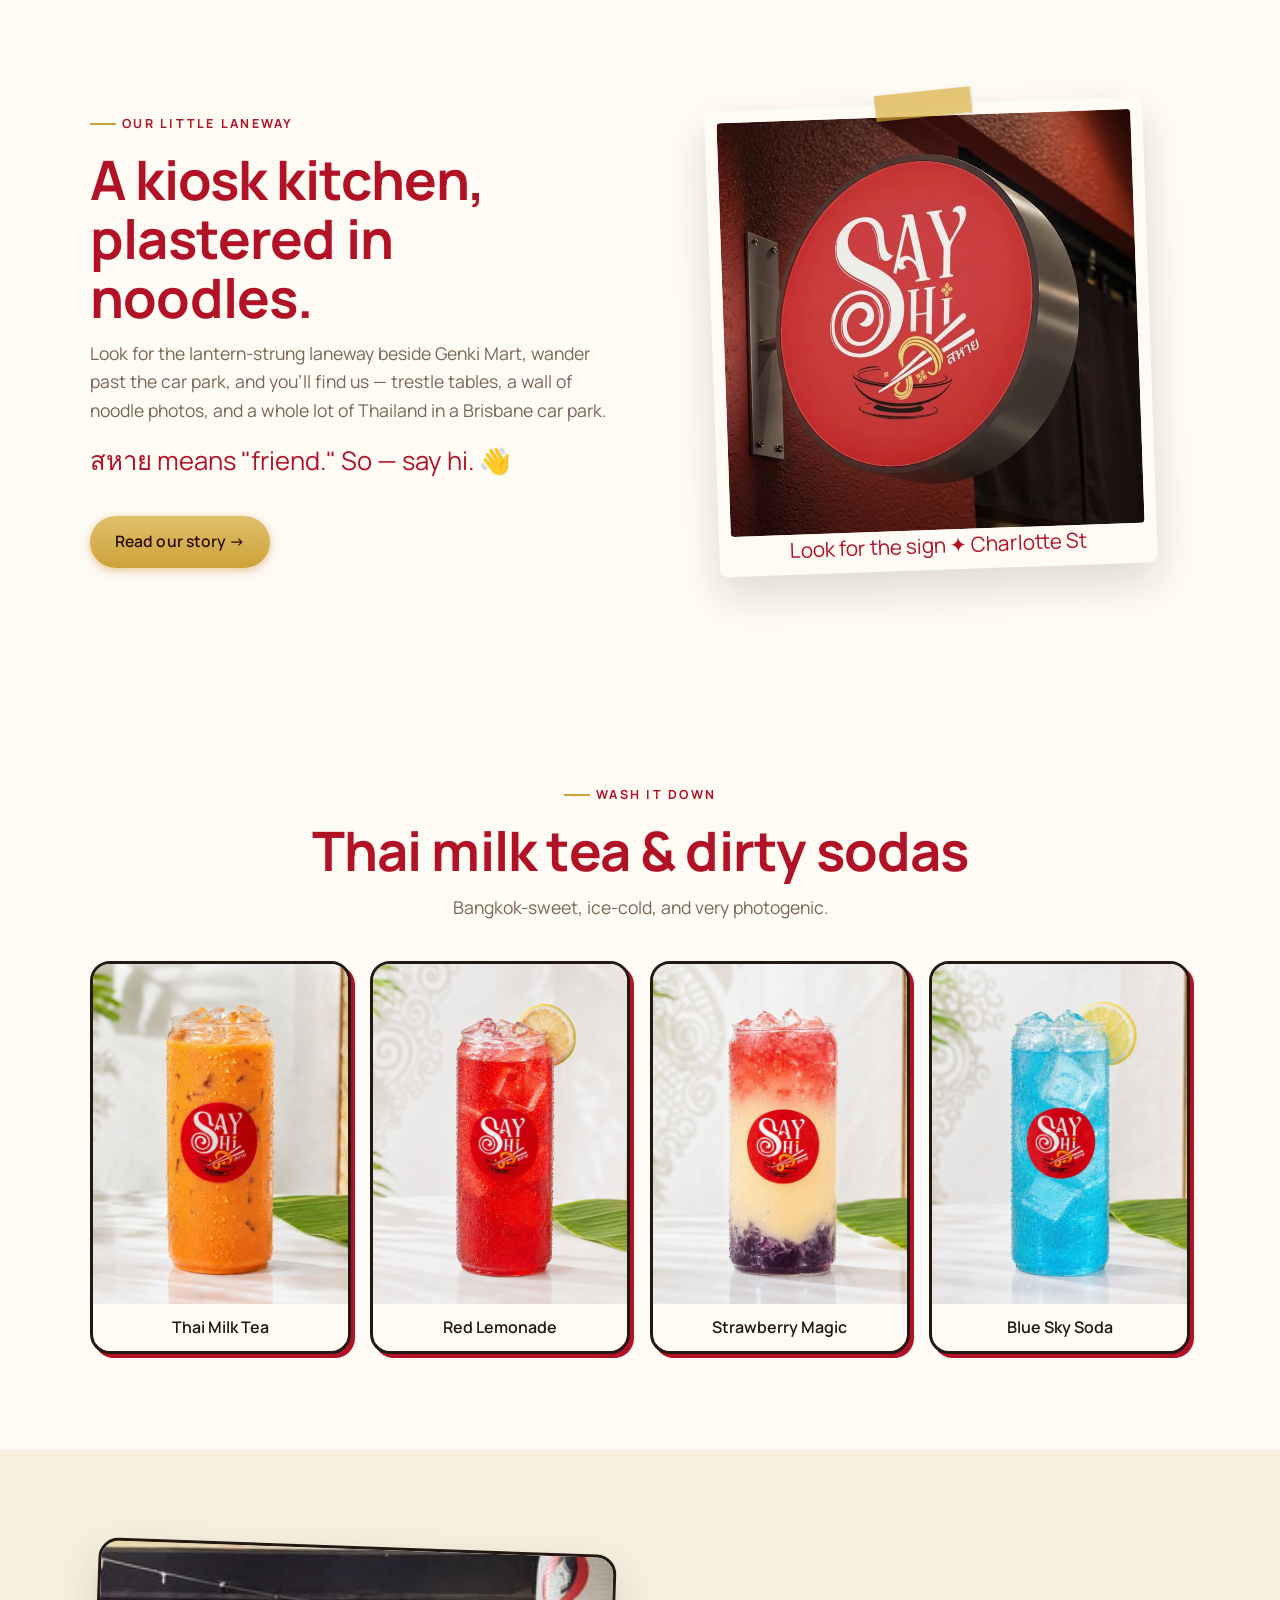
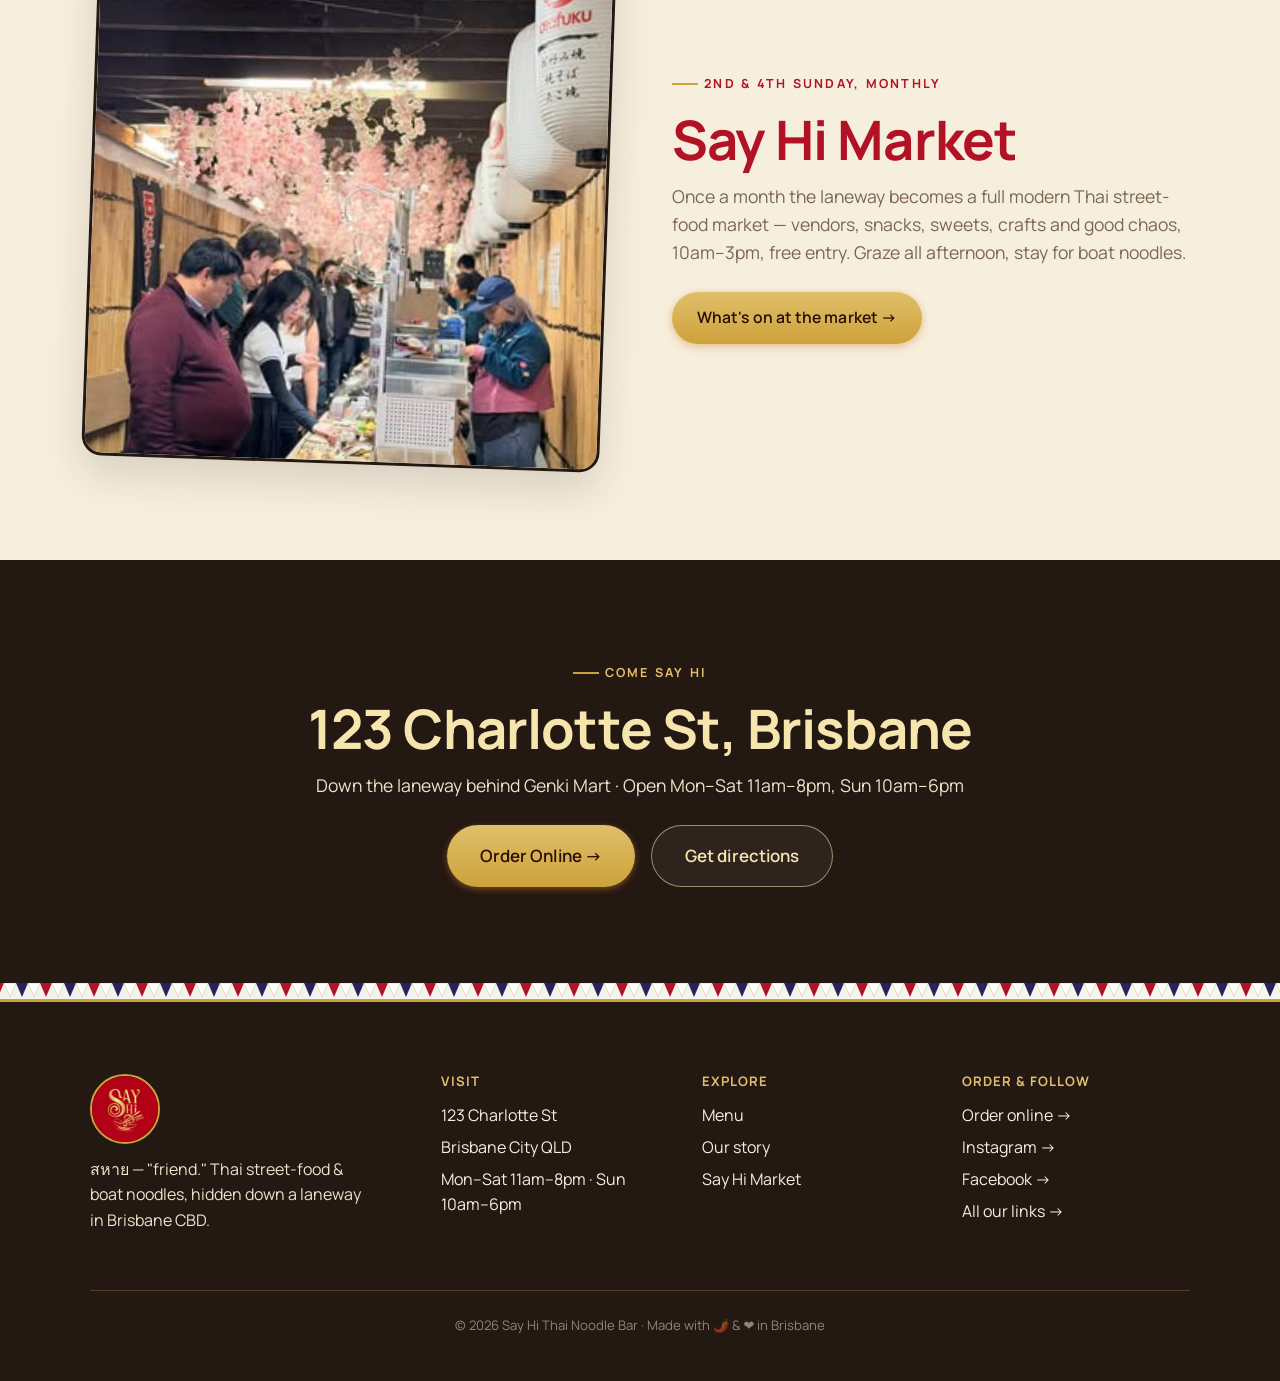
==== commit 8d6099f9: "Reviews: show only 5-star reviews, drop the 4.2 summary card Two five-star Google reviews side by si" ====
--- a/index.html
+++ b/index.html
@@ -97,12 +97,12 @@
   <!-- GOOGLE RATING BAND -->
   <section class="sec sec--cream center">
     <div class="wrap reveal">
-      <span class="kicker kicker--center">★ 4.2 on Google</span>
+      <span class="kicker kicker--center">★★★★★ on Google</span>
       <h2>People keep coming back.</h2>
       <p class="lead" style="max-width:56ch;margin-inline:auto">"Like going back to Thailand… This is real Thai food and really good. We will be back." — <b>Brendan C.</b>, Google review</p>
       <div style="display:flex;gap:1rem;justify-content:center;flex-wrap:wrap;margin-top:1.4rem">
         <a class="btn btn--red" href="story.html#reviews">Read the reviews →</a>
-        <a class="btn btn--ghost-gold" href="https://www.google.com/maps/search/?api=1&query=Say+Hi+Thai+Noodle+Bar+123+Charlotte+St+Brisbane+City" target="_blank" rel="noopener">Write us a review ↗</a>
+        <a class="btn btn--ghost-gold" href="https://search.google.com/local/writereview?placeid=ChIJOUT3K9lbkWsRveTBd8v915A" target="_blank" rel="noopener">Write us a review ↗</a>
       </div>
     </div>
   </section>
